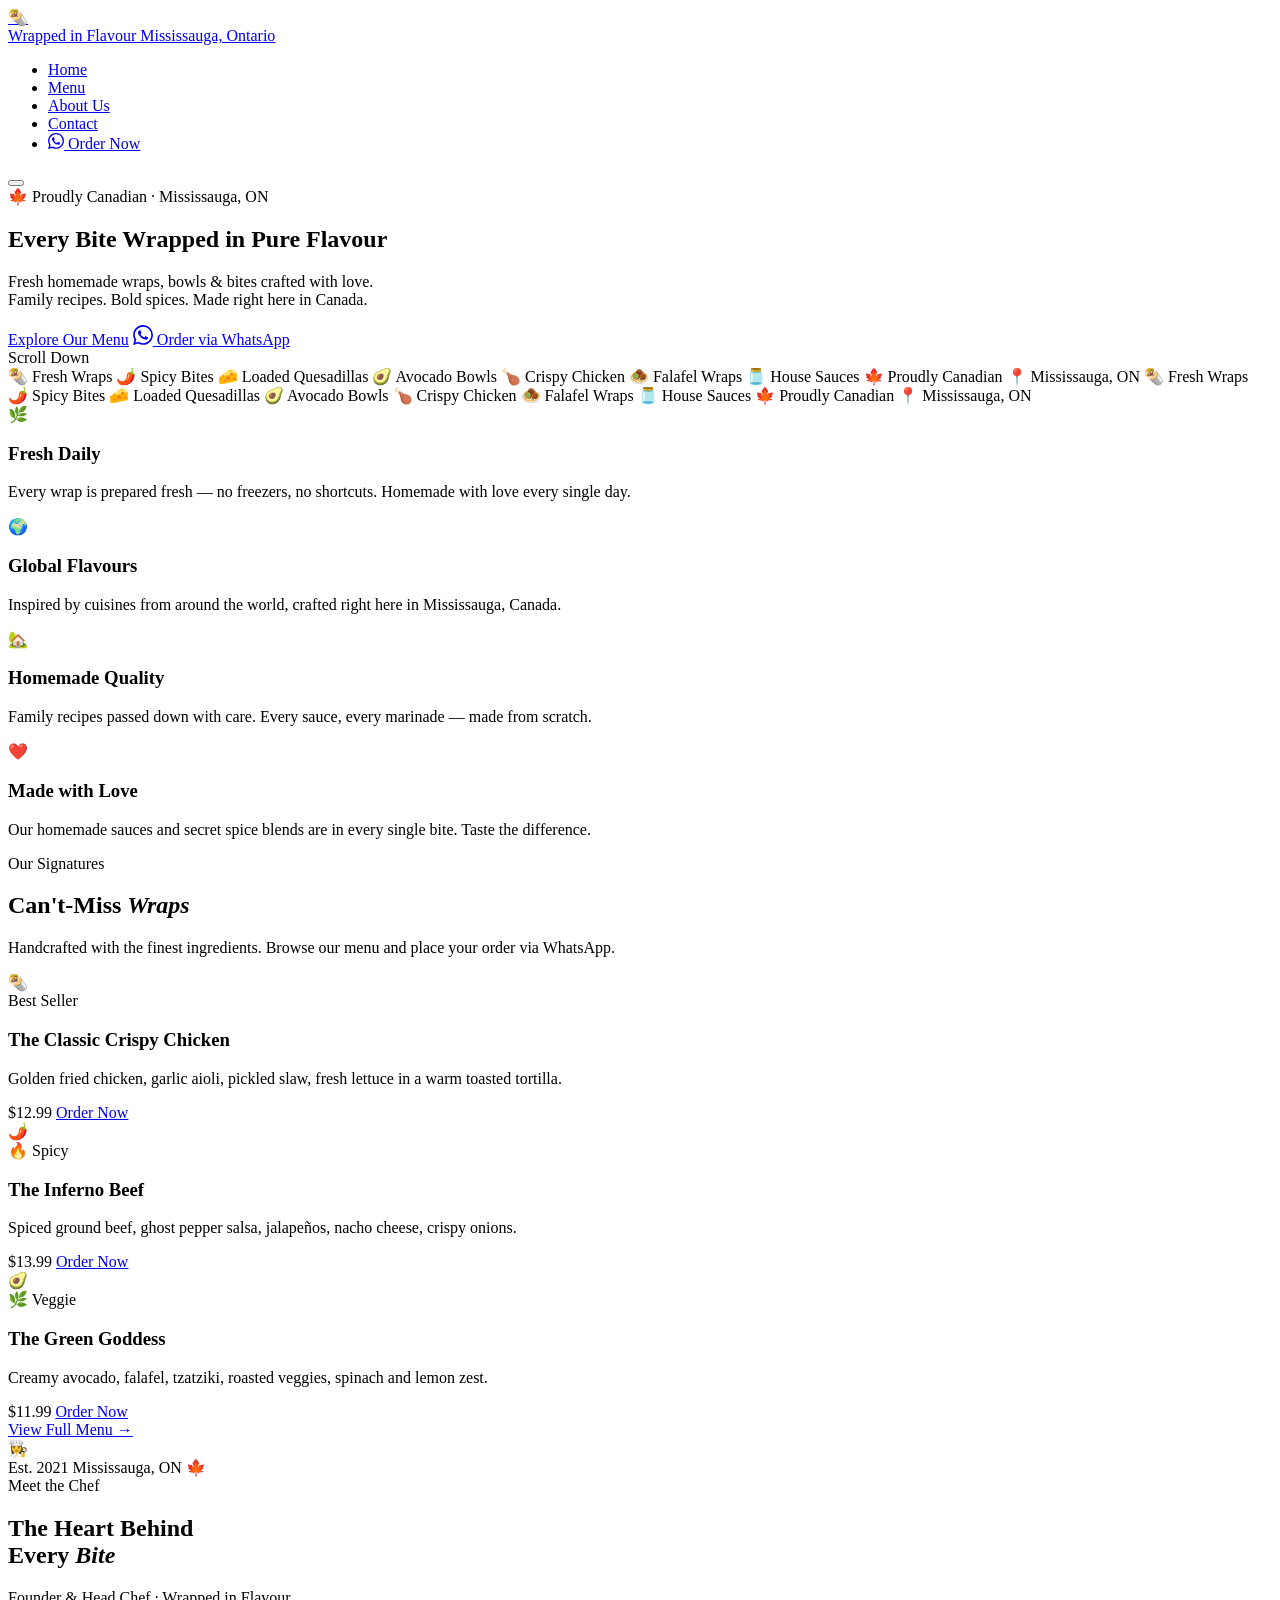
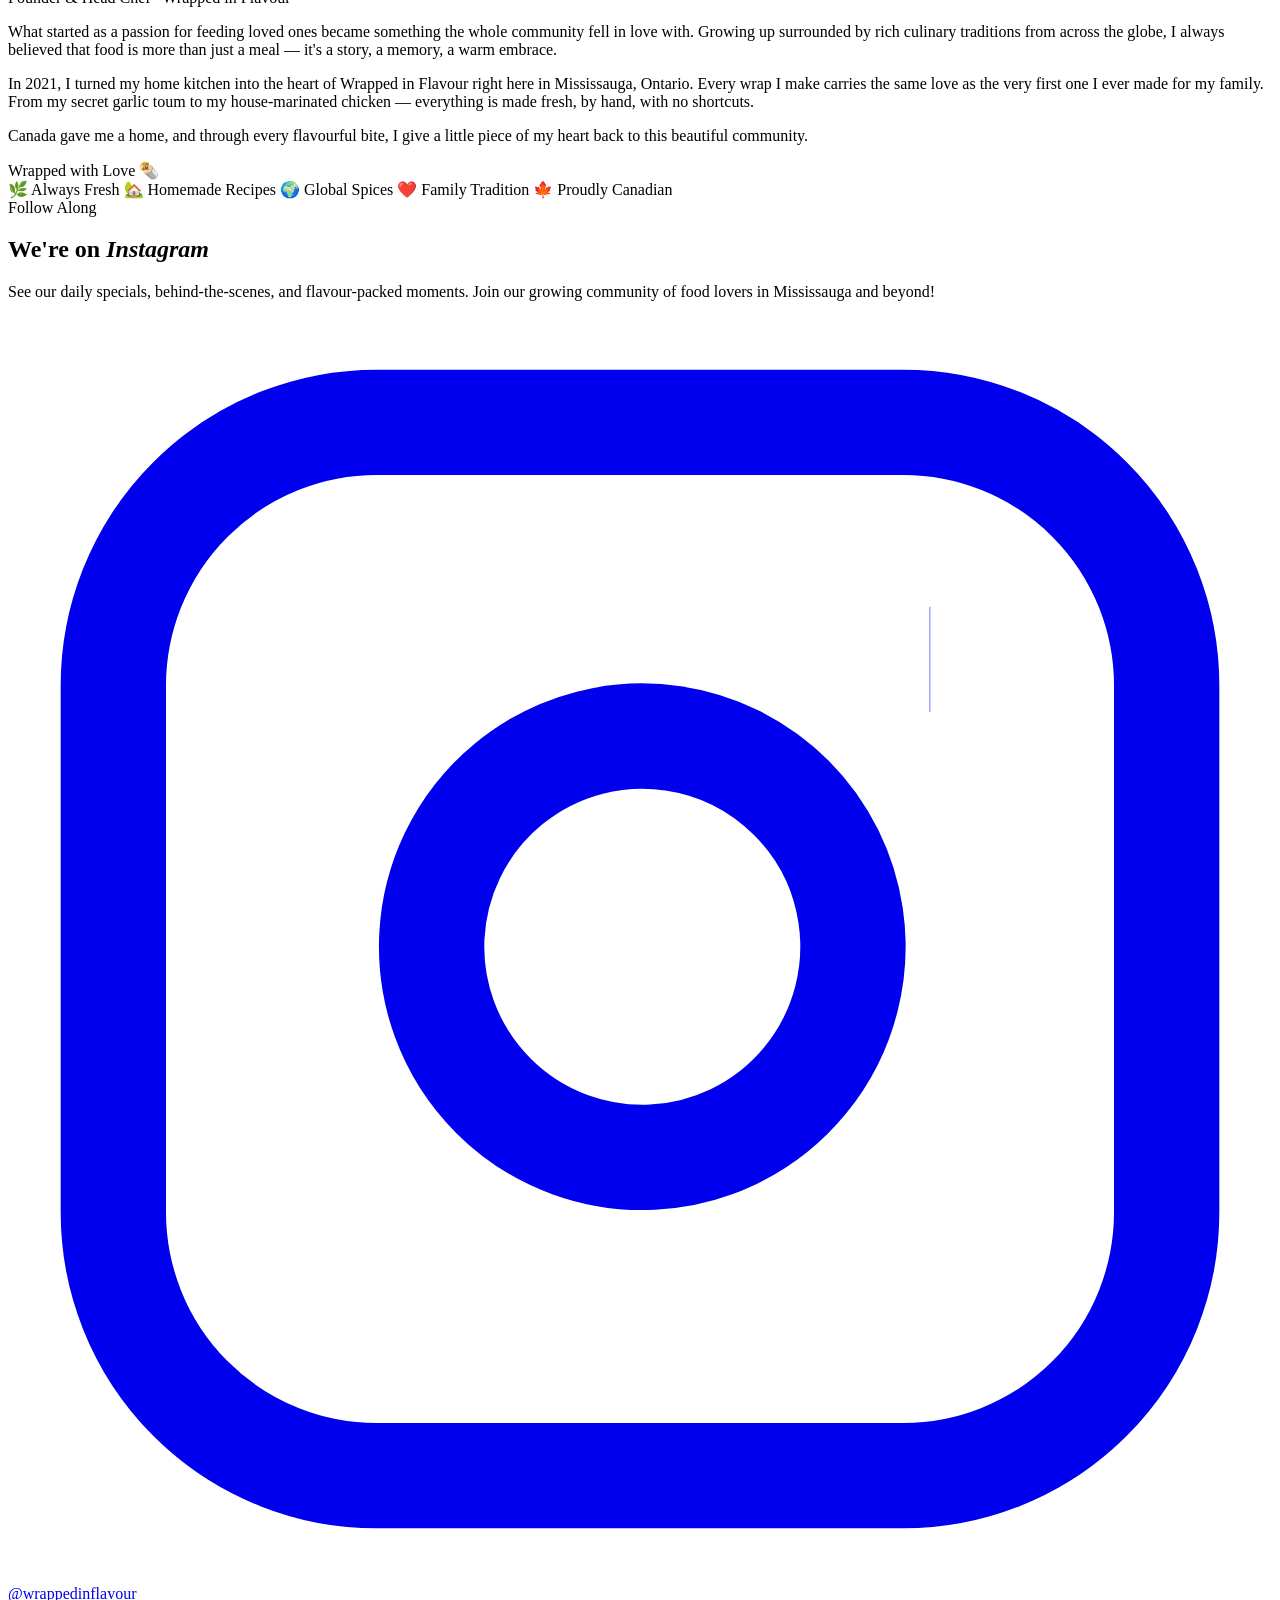
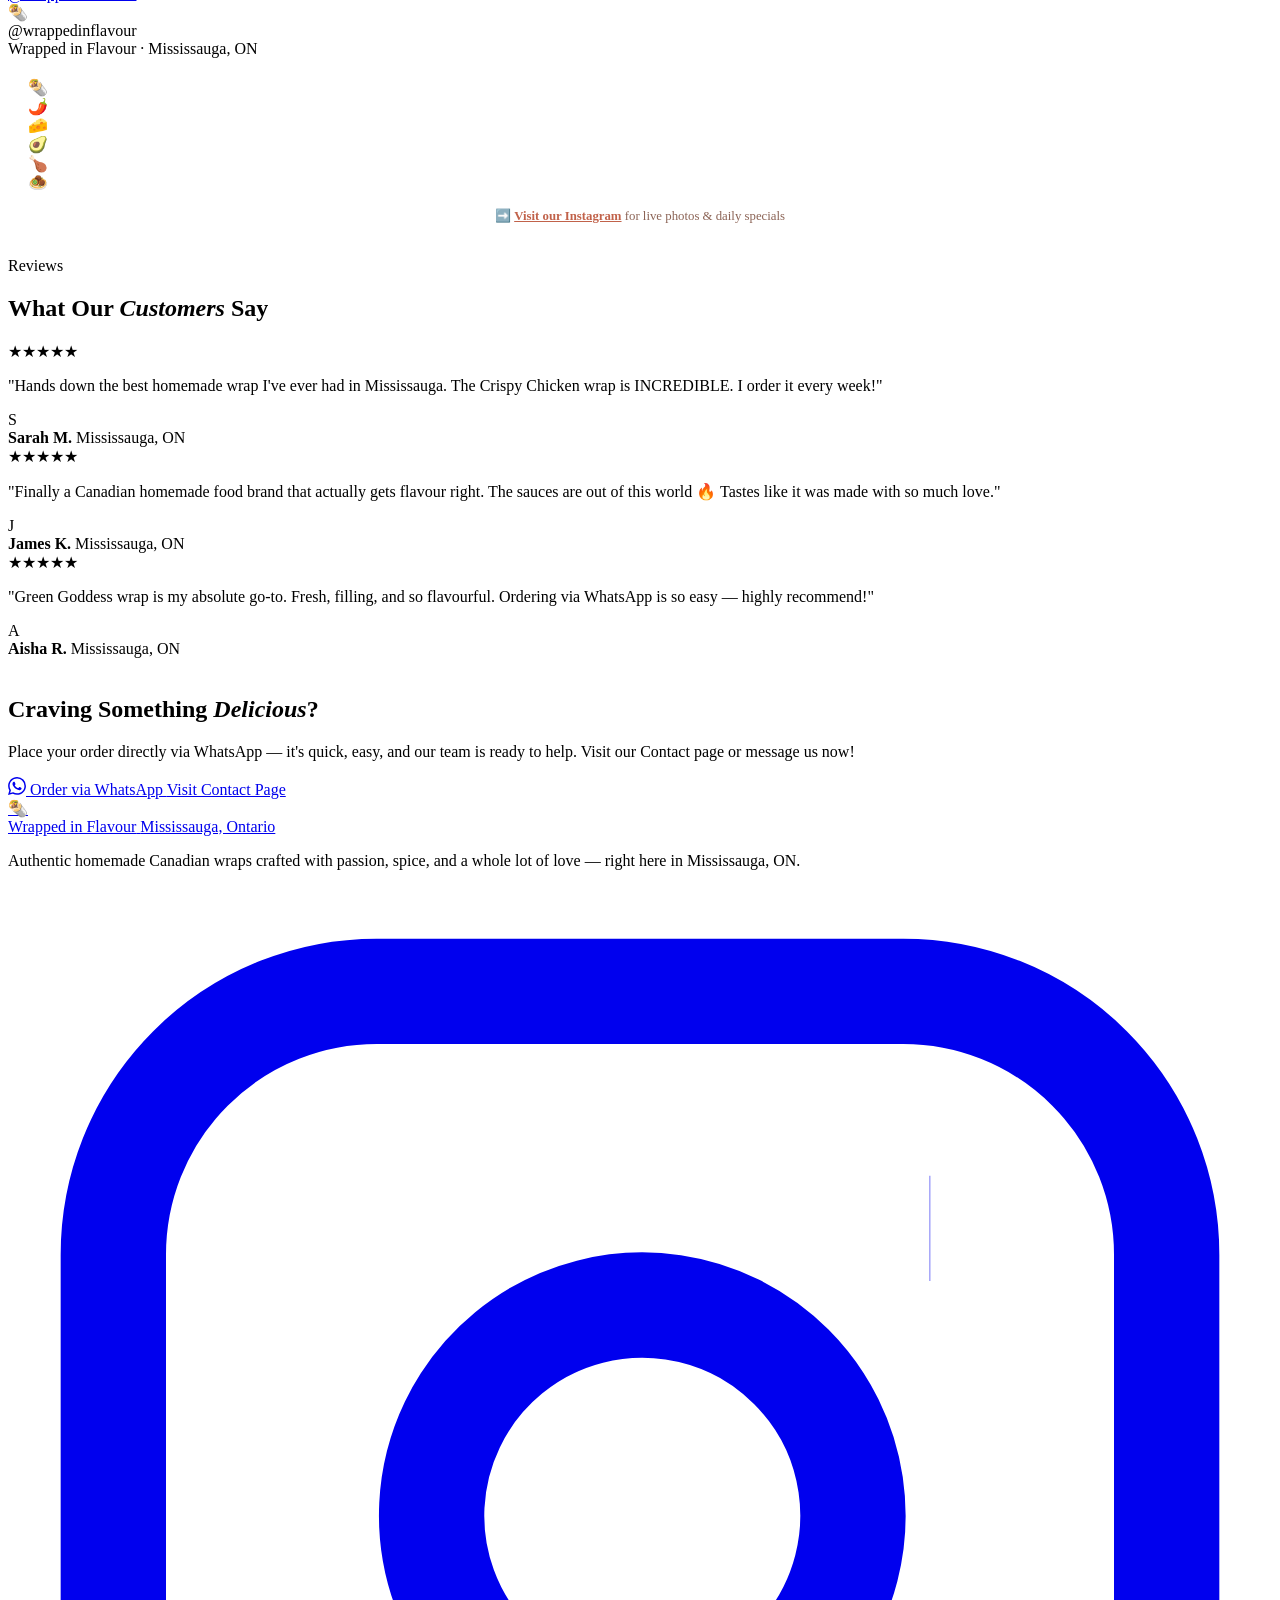
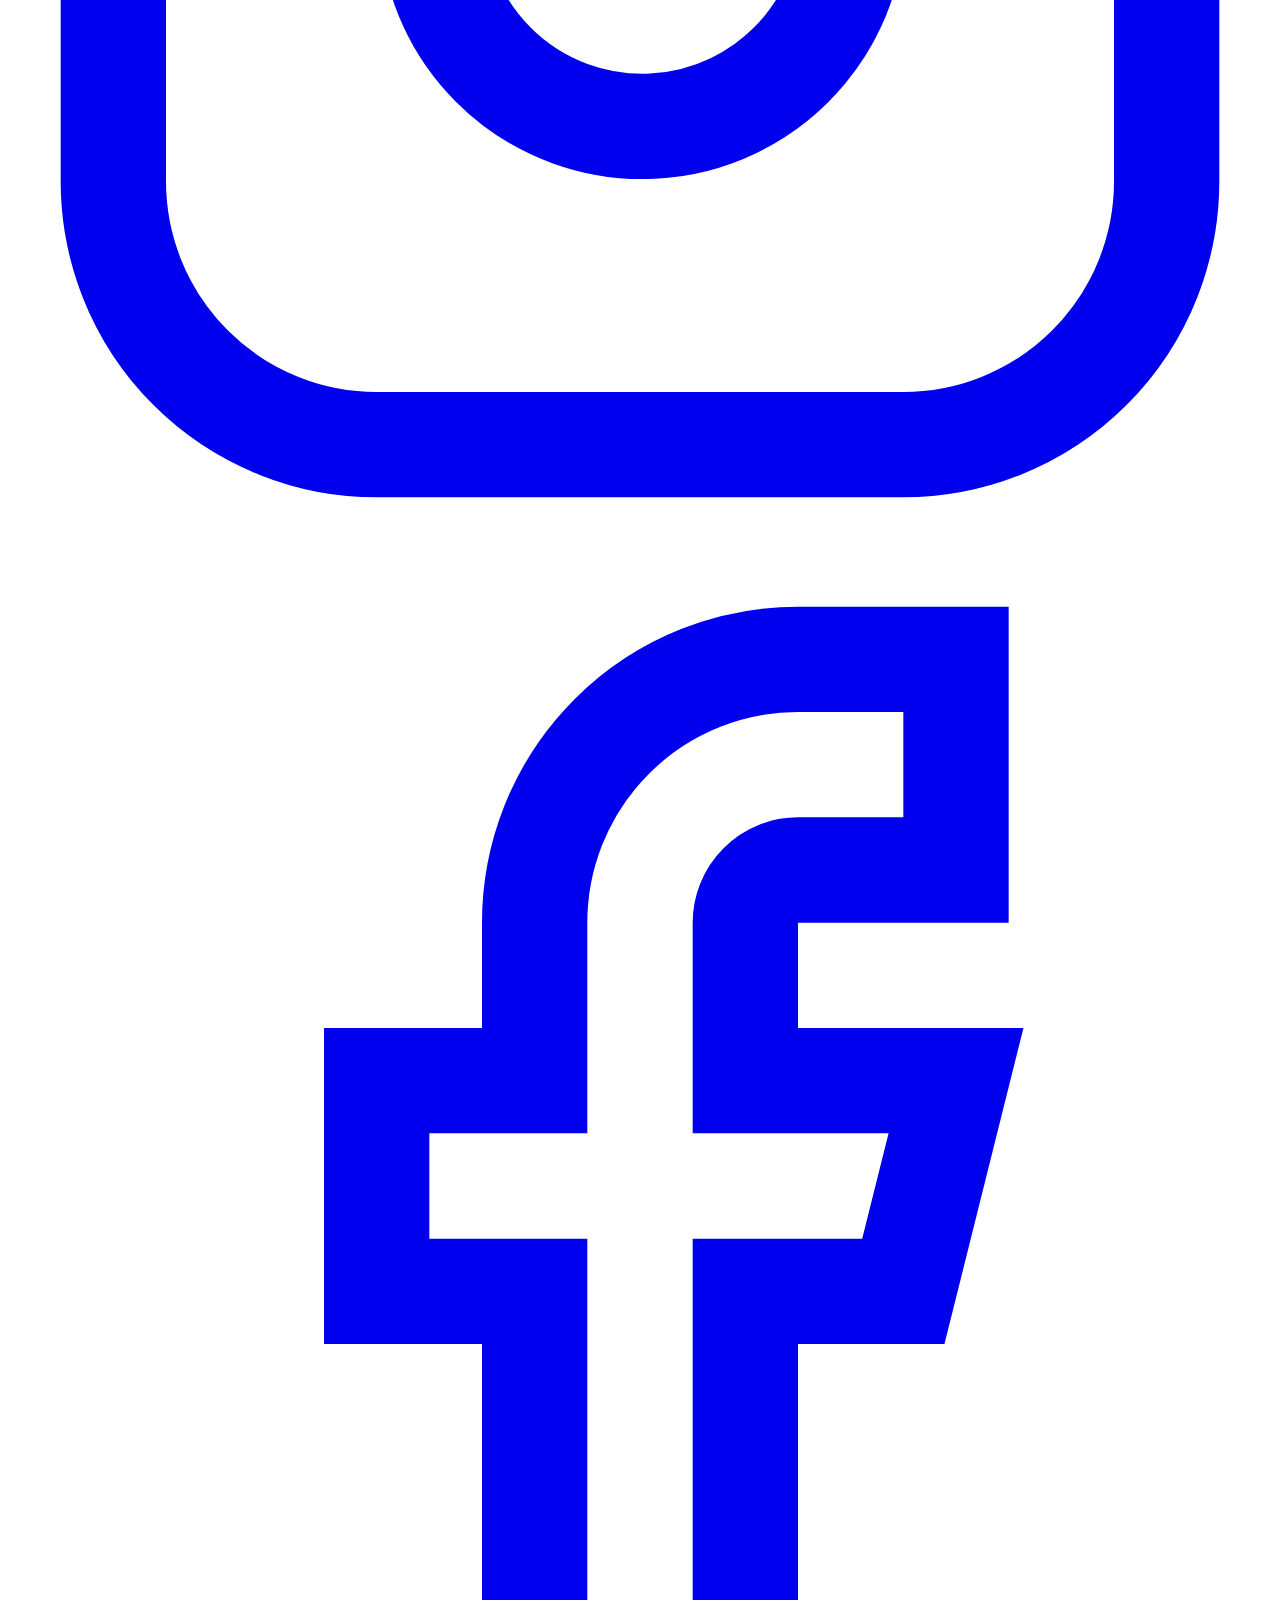
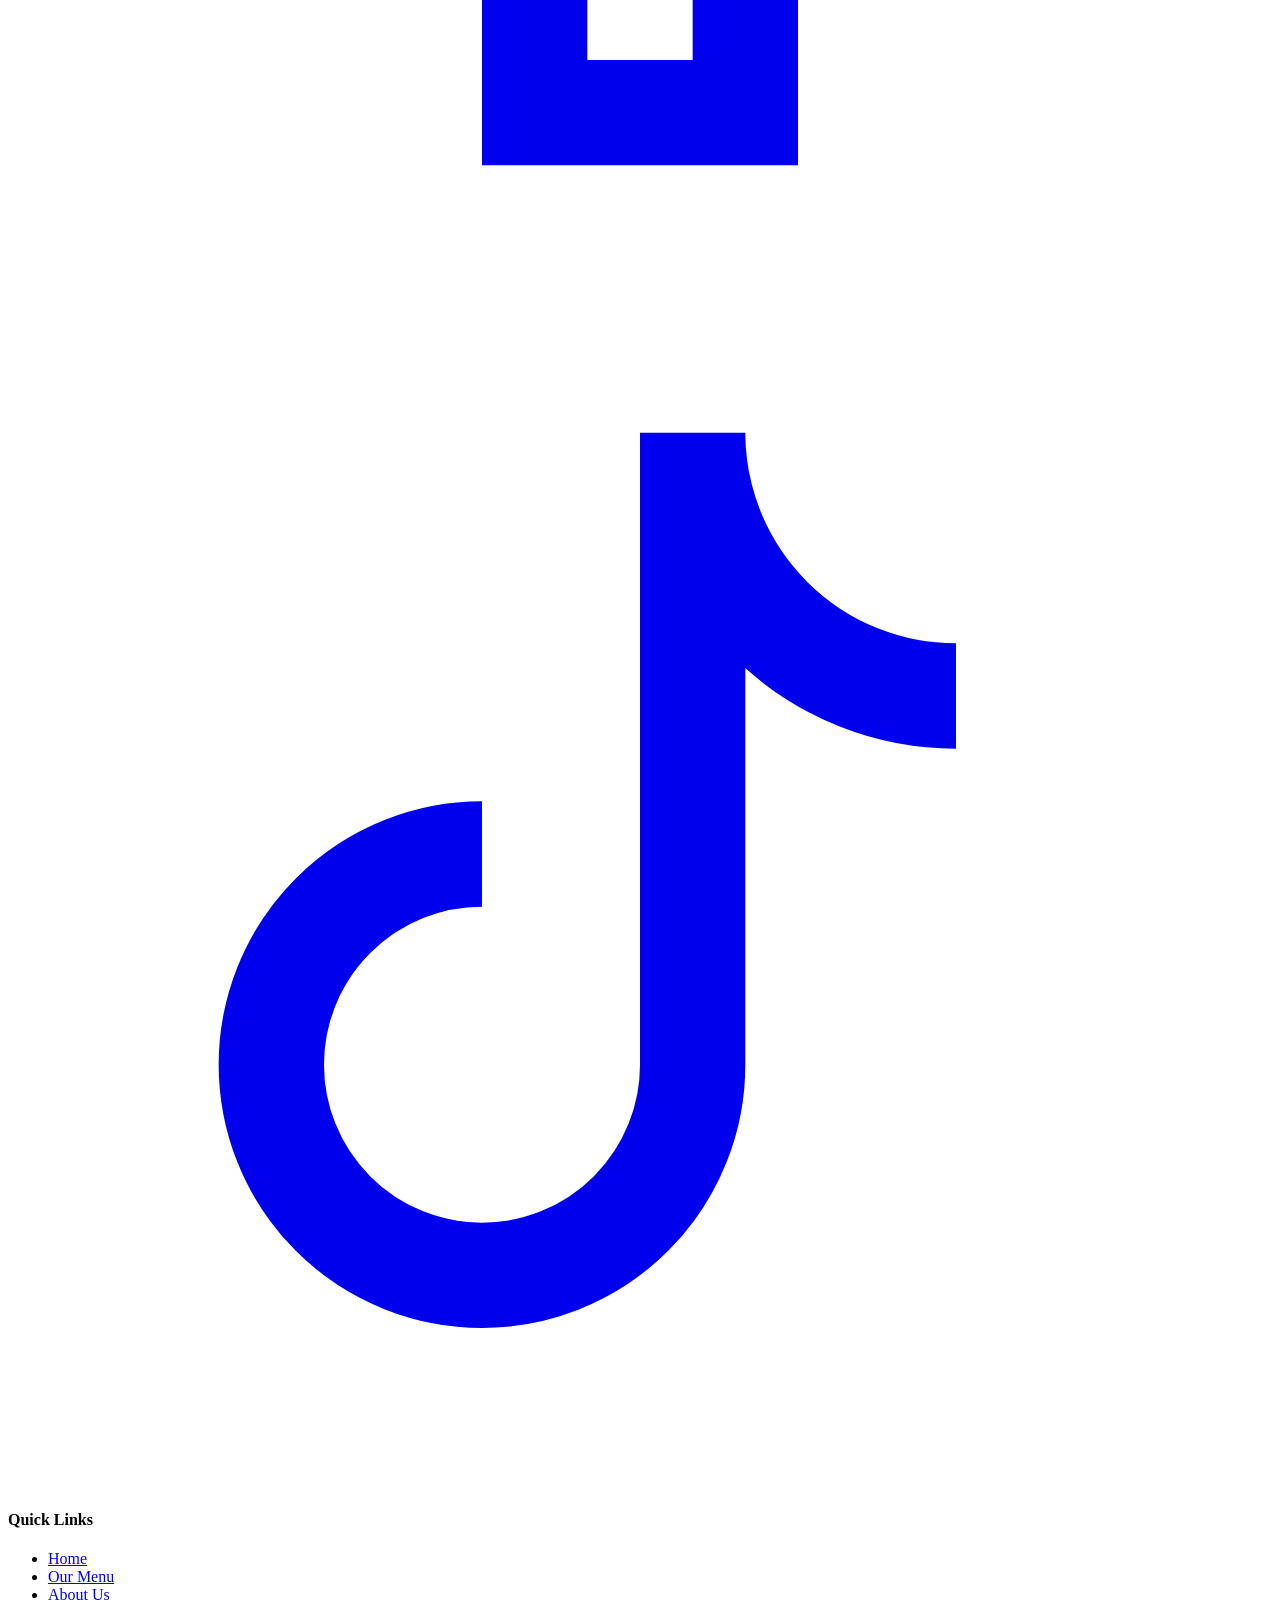
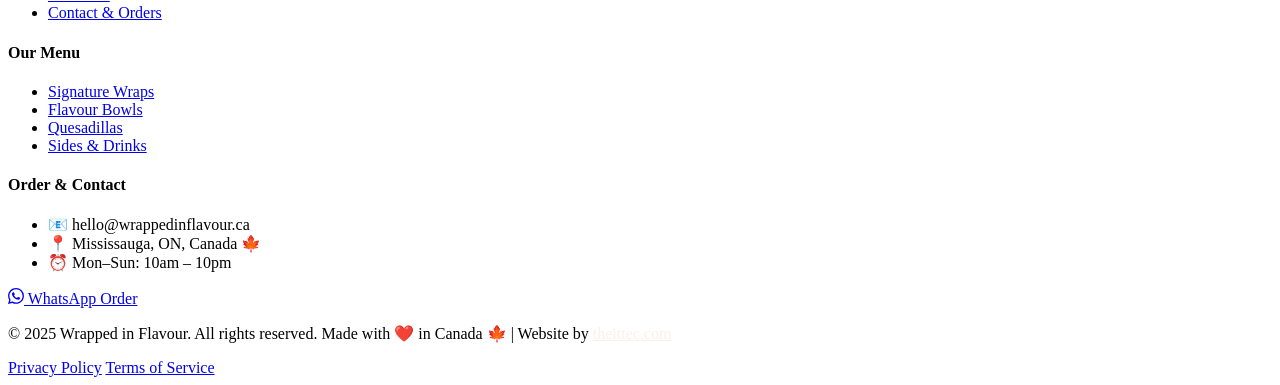
==== index.html @ ca4e6e75 "Create index.html for Wrapped in Flavour website Add a complete HTML structure for the Wrapped in Fl" ====
<!DOCTYPE html>
<html lang="en">
<head>
  <meta charset="UTF-8" />
  <meta name="viewport" content="width=device-width, initial-scale=1.0" />
  <title>Wrapped in Flavour — Homemade Canadian Food | Mississauga, ON</title>
  <meta name="description" content="Authentic homemade Canadian wraps and meals crafted with love in Mississauga, Ontario. Order via WhatsApp today." />
  <link rel="preconnect" href="https://fonts.googleapis.com">
  <link rel="preconnect" href="https://fonts.gstatic.com" crossorigin>
  <link href="https://fonts.googleapis.com/css2?family=Cormorant+Garamond:ital,wght@0,400;0,600;0,700;1,400;1,600&family=Jost:wght@300;400;500;600;700&family=Pacifico&display=swap" rel="stylesheet">
  <link rel="stylesheet" href="style.css">
</head>
<body>

  <!-- NAV -->
  <nav class="navbar" id="navbar">
    <div class="nav-container">
      <a href="index.html" class="logo">
        <span class="logo-icon">🌯</span>
        <div class="logo-text">
          <span class="logo-main">Wrapped in Flavour</span>
          <span class="logo-sub">Mississauga, Ontario</span>
        </div>
      </a>
      <ul class="nav-links" id="navLinks">
        <li><a href="index.html" class="nav-link active">Home</a></li>
        <li><a href="menu.html" class="nav-link">Menu</a></li>
        <li><a href="about.html" class="nav-link">About Us</a></li>
        <li><a href="contact.html" class="nav-link">Contact</a></li>
        <li>
          <a href="https://wa.me/1XXXXXXXXXX?text=Hi!%20I'd%20like%20to%20place%20an%20order%20from%20Wrapped%20in%20Flavour%20🌯" target="_blank" class="nav-cta">
            <svg viewBox="0 0 24 24" fill="currentColor" width="16" height="16"><path d="M17.472 14.382c-.297-.149-1.758-.867-2.03-.967-.273-.099-.471-.148-.67.15-.197.297-.767.966-.94 1.164-.173.199-.347.223-.644.075-.297-.15-1.255-.463-2.39-1.475-.883-.788-1.48-1.761-1.653-2.059-.173-.297-.018-.458.13-.606.134-.133.298-.347.446-.52.149-.174.198-.298.298-.497.099-.198.05-.371-.025-.52-.075-.149-.669-1.612-.916-2.207-.242-.579-.487-.5-.669-.51-.173-.008-.371-.01-.57-.01-.198 0-.52.074-.792.372-.272.297-1.04 1.016-1.04 2.479 0 1.462 1.065 2.875 1.213 3.074.149.198 2.096 3.2 5.077 4.487.709.306 1.262.489 1.694.625.712.227 1.36.195 1.871.118.571-.085 1.758-.719 2.006-1.413.248-.694.248-1.289.173-1.413-.074-.124-.272-.198-.57-.347m-5.421 7.403h-.004a9.87 9.87 0 01-5.031-1.378l-.361-.214-3.741.982.998-3.648-.235-.374a9.86 9.86 0 01-1.51-5.26c.001-5.45 4.436-9.884 9.888-9.884 2.64 0 5.122 1.03 6.988 2.898a9.825 9.825 0 012.893 6.994c-.003 5.45-4.437 9.884-9.885 9.884m8.413-18.297A11.815 11.815 0 0012.05 0C5.495 0 .16 5.335.157 11.892c0 2.096.547 4.142 1.588 5.945L.057 24l6.305-1.654a11.882 11.882 0 005.683 1.448h.005c6.554 0 11.89-5.335 11.893-11.893a11.821 11.821 0 00-3.48-8.413z"/></svg>
            Order Now
          </a>
        </li>
      </ul>
      <button class="hamburger" id="hamburger" aria-label="Toggle menu">
        <span></span><span></span><span></span>
      </button>
    </div>
  </nav>

  <!-- HERO -->
  <section class="hero">
    <div class="hero-bg-pattern" id="bgPattern"></div>
    <div class="hero-overlay"></div>
    <div class="hero-content">
      <div class="hero-badge reveal">🍁 Proudly Canadian · Mississauga, ON</div>
      <h1 class="hero-title reveal">
        <span class="hero-line1">Every Bite</span>
        <span class="hero-line2">Wrapped in</span>
        <span class="hero-line3">Pure Flavour</span>
      </h1>
      <p class="hero-desc reveal">Fresh homemade wraps, bowls &amp; bites crafted with love.<br>Family recipes. Bold spices. Made right here in Canada.</p>
      <div class="hero-btns reveal">
        <a href="menu.html" class="btn-primary">Explore Our Menu</a>
        <a href="https://wa.me/1XXXXXXXXXX?text=Hi!%20I'd%20like%20to%20place%20an%20order%20🌯" target="_blank" class="btn-whatsapp">
          <svg viewBox="0 0 24 24" fill="currentColor" width="20" height="20"><path d="M17.472 14.382c-.297-.149-1.758-.867-2.03-.967-.273-.099-.471-.148-.67.15-.197.297-.767.966-.94 1.164-.173.199-.347.223-.644.075-.297-.15-1.255-.463-2.39-1.475-.883-.788-1.48-1.761-1.653-2.059-.173-.297-.018-.458.13-.606.134-.133.298-.347.446-.52.149-.174.198-.298.298-.497.099-.198.05-.371-.025-.52-.075-.149-.669-1.612-.916-2.207-.242-.579-.487-.5-.669-.51-.173-.008-.371-.01-.57-.01-.198 0-.52.074-.792.372-.272.297-1.04 1.016-1.04 2.479 0 1.462 1.065 2.875 1.213 3.074.149.198 2.096 3.2 5.077 4.487.709.306 1.262.489 1.694.625.712.227 1.36.195 1.871.118.571-.085 1.758-.719 2.006-1.413.248-.694.248-1.289.173-1.413-.074-.124-.272-.198-.57-.347m-5.421 7.403h-.004a9.87 9.87 0 01-5.031-1.378l-.361-.214-3.741.982.998-3.648-.235-.374a9.86 9.86 0 01-1.51-5.26c.001-5.45 4.436-9.884 9.888-9.884 2.64 0 5.122 1.03 6.988 2.898a9.825 9.825 0 012.893 6.994c-.003 5.45-4.437 9.884-9.885 9.884m8.413-18.297A11.815 11.815 0 0012.05 0C5.495 0 .16 5.335.157 11.892c0 2.096.547 4.142 1.588 5.945L.057 24l6.305-1.654a11.882 11.882 0 005.683 1.448h.005c6.554 0 11.89-5.335 11.893-11.893a11.821 11.821 0 00-3.48-8.413z"/></svg>
          Order via WhatsApp
        </a>
      </div>
    </div>
    <div class="hero-scroll">
      <span>Scroll Down</span>
      <div class="scroll-arrow"></div>
    </div>
  </section>

  <!-- MARQUEE STRIP -->
  <div class="marquee-strip">
    <div class="marquee-inner">
      <span>🌯 Fresh Wraps</span>
      <span>🌶️ Spicy Bites</span>
      <span>🧀 Loaded Quesadillas</span>
      <span>🥑 Avocado Bowls</span>
      <span>🍗 Crispy Chicken</span>
      <span>🧆 Falafel Wraps</span>
      <span>🫙 House Sauces</span>
      <span>🍁 Proudly Canadian</span>
      <span>📍 Mississauga, ON</span>
      <span>🌯 Fresh Wraps</span>
      <span>🌶️ Spicy Bites</span>
      <span>🧀 Loaded Quesadillas</span>
      <span>🥑 Avocado Bowls</span>
      <span>🍗 Crispy Chicken</span>
      <span>🧆 Falafel Wraps</span>
      <span>🫙 House Sauces</span>
      <span>🍁 Proudly Canadian</span>
      <span>📍 Mississauga, ON</span>
    </div>
  </div>

  <!-- FEATURES STRIP -->
  <section class="features">
    <div class="container">
      <div class="features-grid">
        <div class="feature-card reveal">
          <div class="feature-icon">🌿</div>
          <h3>Fresh Daily</h3>
          <p>Every wrap is prepared fresh — no freezers, no shortcuts. Homemade with love every single day.</p>
        </div>
        <div class="feature-card reveal">
          <div class="feature-icon">🌍</div>
          <h3>Global Flavours</h3>
          <p>Inspired by cuisines from around the world, crafted right here in Mississauga, Canada.</p>
        </div>
        <div class="feature-card reveal">
          <div class="feature-icon">🏡</div>
          <h3>Homemade Quality</h3>
          <p>Family recipes passed down with care. Every sauce, every marinade — made from scratch.</p>
        </div>
        <div class="feature-card reveal">
          <div class="feature-icon">❤️</div>
          <h3>Made with Love</h3>
          <p>Our homemade sauces and secret spice blends are in every single bite. Taste the difference.</p>
        </div>
      </div>
    </div>
  </section>

  <!-- SIGNATURE SECTION -->
  <section class="signature-section">
    <div class="container">
      <div class="section-header reveal">
        <span class="section-tag">Our Signatures</span>
        <h2 class="section-title">Can't-Miss <em>Wraps</em></h2>
        <p class="section-desc">Handcrafted with the finest ingredients. Browse our menu and place your order via WhatsApp.</p>
      </div>
      <div class="wrap-cards">
        <div class="wrap-card reveal">
          <div class="wrap-img-wrap">
            <div class="wrap-emoji">🌯</div>
            <div class="wrap-badge">Best Seller</div>
          </div>
          <div class="wrap-info">
            <h3>The Classic Crispy Chicken</h3>
            <p>Golden fried chicken, garlic aioli, pickled slaw, fresh lettuce in a warm toasted tortilla.</p>
            <div class="wrap-footer">
              <span class="price">$12.99</span>
              <a href="contact.html" class="btn-small">Order Now</a>
            </div>
          </div>
        </div>
        <div class="wrap-card reveal">
          <div class="wrap-img-wrap spicy">
            <div class="wrap-emoji">🌶️</div>
            <div class="wrap-badge hot">🔥 Spicy</div>
          </div>
          <div class="wrap-info">
            <h3>The Inferno Beef</h3>
            <p>Spiced ground beef, ghost pepper salsa, jalapeños, nacho cheese, crispy onions.</p>
            <div class="wrap-footer">
              <span class="price">$13.99</span>
              <a href="contact.html" class="btn-small">Order Now</a>
            </div>
          </div>
        </div>
        <div class="wrap-card reveal">
          <div class="wrap-img-wrap veggie">
            <div class="wrap-emoji">🥑</div>
            <div class="wrap-badge green">🌿 Veggie</div>
          </div>
          <div class="wrap-info">
            <h3>The Green Goddess</h3>
            <p>Creamy avocado, falafel, tzatziki, roasted veggies, spinach and lemon zest.</p>
            <div class="wrap-footer">
              <span class="price">$11.99</span>
              <a href="contact.html" class="btn-small">Order Now</a>
            </div>
          </div>
        </div>
      </div>
      <div class="center-cta reveal">
        <a href="menu.html" class="btn-primary">View Full Menu →</a>
      </div>
    </div>
  </section>

  <!-- CHEF SECTION -->
  <section class="chef-section">
    <div class="container">
      <div class="chef-grid">
        <div class="chef-visual reveal">
          <div class="chef-deco-circle"></div>
          <div class="chef-img-frame">
            <div class="chef-emoji-main">👩‍🍳</div>
          </div>
          <div class="chef-badge-floating">
            Est. 2021
            <span>Mississauga, ON 🍁</span>
          </div>
        </div>
        <div class="chef-content reveal">
          <span class="section-tag">Meet the Chef</span>
          <h2 class="chef-name">The Heart Behind<br>Every <em>Bite</em></h2>
          <p class="chef-title">Founder & Head Chef · Wrapped in Flavour</p>
          <div class="chef-story">
            <p>What started as a passion for feeding loved ones became something the whole community fell in love with. Growing up surrounded by rich culinary traditions from across the globe, I always believed that food is more than just a meal — it's a story, a memory, a warm embrace.</p>
            <p>In 2021, I turned my home kitchen into the heart of Wrapped in Flavour right here in Mississauga, Ontario. Every wrap I make carries the same love as the very first one I ever made for my family. From my secret garlic toum to my house-marinated chicken — everything is made fresh, by hand, with no shortcuts.</p>
            <p>Canada gave me a home, and through every flavourful bite, I give a little piece of my heart back to this beautiful community.</p>
          </div>
          <div class="chef-signature">Wrapped with Love 🌯</div>
          <div class="chef-qualities">
            <span class="chef-quality">🌿 Always Fresh</span>
            <span class="chef-quality">🏡 Homemade Recipes</span>
            <span class="chef-quality">🌍 Global Spices</span>
            <span class="chef-quality">❤️ Family Tradition</span>
            <span class="chef-quality">🍁 Proudly Canadian</span>
          </div>
        </div>
      </div>
    </div>
  </section>

  <!-- INSTAGRAM SECTION -->
  <section class="instagram-section">
    <div class="container">
      <div class="insta-inner reveal">
        <div class="insta-text">
          <span class="section-tag">Follow Along</span>
          <h2 class="section-title">We're on <em>Instagram</em></h2>
          <p>See our daily specials, behind-the-scenes, and flavour-packed moments. Join our growing community of food lovers in Mississauga and beyond!</p>
          <a href="https://instagram.com/wrappedinflavour" target="_blank" class="btn-insta">
            <svg viewBox="0 0 24 24" fill="none" stroke="currentColor" stroke-width="2"><rect x="2" y="2" width="20" height="20" rx="5"/><path d="M16 11.37A4 4 0 1 1 12.63 8 4 4 0 0 1 16 11.37z"/><line x1="17.5" y1="6.5" x2="17.51" y2="6.5"/></svg>
            @wrappedinflavour
          </a>
        </div>
        <!-- Live Instagram embed via Elfsight or direct feed widget -->
        <div class="insta-feed-container">
          <div class="insta-feed-header">
            <div class="insta-avatar">🌯</div>
            <div>
              <div class="insta-handle">@wrappedinflavour</div>
              <div class="insta-tag">Wrapped in Flavour · Mississauga, ON</div>
            </div>
          </div>
          <!-- Elfsight Instagram widget - replace APP_ID with your Elfsight widget ID -->
          <!-- To embed your live Instagram feed:
               1. Go to https://elfsight.com/instagram-feed-widget/
               2. Create a free widget and connect @wrappedinflavour
               3. Replace the div below with your Elfsight embed code -->
          <div style="padding: 20px;">
            <div class="insta-grid">
              <div class="insta-item i1">🌯</div>
              <div class="insta-item i2">🌶️</div>
              <div class="insta-item i3">🧀</div>
              <div class="insta-item i4">🥑</div>
              <div class="insta-item i5">🍗</div>
              <div class="insta-item i6">🧆</div>
            </div>
            <p style="text-align:center; margin-top:16px; font-size:0.8rem; color:#8B6355;">
              ➡️ <a href="https://instagram.com/wrappedinflavour" target="_blank" style="color:#C1624A; font-weight:600;">Visit our Instagram</a> for live photos & daily specials
            </p>
          </div>
        </div>
      </div>
    </div>
  </section>

  <!-- TESTIMONIALS -->
  <section class="testimonials">
    <div class="container">
      <div class="section-header reveal">
        <span class="section-tag">Reviews</span>
        <h2 class="section-title">What Our <em>Customers</em> Say</h2>
      </div>
      <div class="testi-grid">
        <div class="testi-card reveal">
          <div class="stars">★★★★★</div>
          <p>"Hands down the best homemade wrap I've ever had in Mississauga. The Crispy Chicken wrap is INCREDIBLE. I order it every week!"</p>
          <div class="testi-author">
            <div class="testi-avatar">S</div>
            <div>
              <strong>Sarah M.</strong>
              <span>Mississauga, ON</span>
            </div>
          </div>
        </div>
        <div class="testi-card reveal">
          <div class="stars">★★★★★</div>
          <p>"Finally a Canadian homemade food brand that actually gets flavour right. The sauces are out of this world 🔥 Tastes like it was made with so much love."</p>
          <div class="testi-author">
            <div class="testi-avatar">J</div>
            <div>
              <strong>James K.</strong>
              <span>Mississauga, ON</span>
            </div>
          </div>
        </div>
        <div class="testi-card reveal">
          <div class="stars">★★★★★</div>
          <p>"Green Goddess wrap is my absolute go-to. Fresh, filling, and so flavourful. Ordering via WhatsApp is so easy — highly recommend!"</p>
          <div class="testi-author">
            <div class="testi-avatar">A</div>
            <div>
              <strong>Aisha R.</strong>
              <span>Mississauga, ON</span>
            </div>
          </div>
        </div>
      </div>
    </div>
  </section>

  <!-- ORDER CTA -->
  <section class="order-cta-section">
    <div class="order-cta-content">
      <div class="section-tag" style="background:rgba(255,255,255,0.15);color:white;">Ready to Order?</div>
      <h2 class="reveal">Craving Something <em>Delicious</em>?</h2>
      <p class="reveal">Place your order directly via WhatsApp — it's quick, easy, and our team is ready to help. Visit our Contact page or message us now!</p>
      <div class="order-cta-btns reveal">
        <a href="https://wa.me/1XXXXXXXXXX?text=Hi!%20I'd%20like%20to%20place%20an%20order%20🌯" target="_blank" class="btn-white">
          <svg viewBox="0 0 24 24" fill="currentColor" width="18" height="18"><path d="M17.472 14.382c-.297-.149-1.758-.867-2.03-.967-.273-.099-.471-.148-.67.15-.197.297-.767.966-.94 1.164-.173.199-.347.223-.644.075-.297-.15-1.255-.463-2.39-1.475-.883-.788-1.48-1.761-1.653-2.059-.173-.297-.018-.458.13-.606.134-.133.298-.347.446-.52.149-.174.198-.298.298-.497.099-.198.05-.371-.025-.52-.075-.149-.669-1.612-.916-2.207-.242-.579-.487-.5-.669-.51-.173-.008-.371-.01-.57-.01-.198 0-.52.074-.792.372-.272.297-1.04 1.016-1.04 2.479 0 1.462 1.065 2.875 1.213 3.074.149.198 2.096 3.2 5.077 4.487.709.306 1.262.489 1.694.625.712.227 1.36.195 1.871.118.571-.085 1.758-.719 2.006-1.413.248-.694.248-1.289.173-1.413-.074-.124-.272-.198-.57-.347m-5.421 7.403h-.004a9.87 9.87 0 01-5.031-1.378l-.361-.214-3.741.982.998-3.648-.235-.374a9.86 9.86 0 01-1.51-5.26c.001-5.45 4.436-9.884 9.888-9.884 2.64 0 5.122 1.03 6.988 2.898a9.825 9.825 0 012.893 6.994c-.003 5.45-4.437 9.884-9.885 9.884m8.413-18.297A11.815 11.815 0 0012.05 0C5.495 0 .16 5.335.157 11.892c0 2.096.547 4.142 1.588 5.945L.057 24l6.305-1.654a11.882 11.882 0 005.683 1.448h.005c6.554 0 11.89-5.335 11.893-11.893a11.821 11.821 0 00-3.48-8.413z"/></svg>
          Order via WhatsApp
        </a>
        <a href="contact.html" class="btn-outline-white">Visit Contact Page</a>
      </div>
    </div>
  </section>

  <!-- FOOTER -->
  <footer class="footer">
    <div class="footer-pattern"></div>
    <div class="container">
      <div class="footer-grid">
        <div class="footer-brand">
          <a href="index.html" class="logo footer-logo">
            <span class="logo-icon">🌯</span>
            <div class="logo-text">
              <span class="logo-main">Wrapped in Flavour</span>
              <span class="logo-sub">Mississauga, Ontario</span>
            </div>
          </a>
          <p>Authentic homemade Canadian wraps crafted with passion, spice, and a whole lot of love — right here in Mississauga, ON.</p>
          <div class="social-links">
            <a href="https://instagram.com/wrappedinflavour" target="_blank" class="social-link" aria-label="Instagram">
              <svg viewBox="0 0 24 24" fill="none" stroke="currentColor" stroke-width="2"><rect x="2" y="2" width="20" height="20" rx="5"/><path d="M16 11.37A4 4 0 1 1 12.63 8 4 4 0 0 1 16 11.37z"/><line x1="17.5" y1="6.5" x2="17.51" y2="6.5"/></svg>
            </a>
            <a href="#" class="social-link" aria-label="Facebook">
              <svg viewBox="0 0 24 24" fill="none" stroke="currentColor" stroke-width="2"><path d="M18 2h-3a5 5 0 0 0-5 5v3H7v4h3v8h4v-8h3l1-4h-4V7a1 1 0 0 1 1-1h3z"/></svg>
            </a>
            <a href="#" class="social-link" aria-label="TikTok">
              <svg viewBox="0 0 24 24" fill="none" stroke="currentColor" stroke-width="2"><path d="M9 12a4 4 0 1 0 4 4V4a5 5 0 0 0 5 5"/></svg>
            </a>
          </div>
        </div>
        <div class="footer-col">
          <h4>Quick Links</h4>
          <ul>
            <li><a href="index.html">Home</a></li>
            <li><a href="menu.html">Our Menu</a></li>
            <li><a href="about.html">About Us</a></li>
            <li><a href="contact.html">Contact & Orders</a></li>
          </ul>
        </div>
        <div class="footer-col">
          <h4>Our Menu</h4>
          <ul>
            <li><a href="menu.html">Signature Wraps</a></li>
            <li><a href="menu.html">Flavour Bowls</a></li>
            <li><a href="menu.html">Quesadillas</a></li>
            <li><a href="menu.html">Sides & Drinks</a></li>
          </ul>
        </div>
        <div class="footer-col">
          <h4>Order & Contact</h4>
          <ul>
            <li>📧 hello@wrappedinflavour.ca</li>
            <li>📍 Mississauga, ON, Canada 🍁</li>
            <li>⏰ Mon–Sun: 10am – 10pm</li>
          </ul>
          <a href="https://wa.me/1XXXXXXXXXX?text=Hi!%20I'd%20like%20to%20order%20🌯" target="_blank" class="footer-whatsapp">
            <svg viewBox="0 0 24 24" fill="currentColor" width="16" height="16"><path d="M17.472 14.382c-.297-.149-1.758-.867-2.03-.967-.273-.099-.471-.148-.67.15-.197.297-.767.966-.94 1.164-.173.199-.347.223-.644.075-.297-.15-1.255-.463-2.39-1.475-.883-.788-1.48-1.761-1.653-2.059-.173-.297-.018-.458.13-.606.134-.133.298-.347.446-.52.149-.174.198-.298.298-.497.099-.198.05-.371-.025-.52-.075-.149-.669-1.612-.916-2.207-.242-.579-.487-.5-.669-.51-.173-.008-.371-.01-.57-.01-.198 0-.52.074-.792.372-.272.297-1.04 1.016-1.04 2.479 0 1.462 1.065 2.875 1.213 3.074.149.198 2.096 3.2 5.077 4.487.709.306 1.262.489 1.694.625.712.227 1.36.195 1.871.118.571-.085 1.758-.719 2.006-1.413.248-.694.248-1.289.173-1.413-.074-.124-.272-.198-.57-.347m-5.421 7.403h-.004a9.87 9.87 0 01-5.031-1.378l-.361-.214-3.741.982.998-3.648-.235-.374a9.86 9.86 0 01-1.51-5.26c.001-5.45 4.436-9.884 9.888-9.884 2.64 0 5.122 1.03 6.988 2.898a9.825 9.825 0 012.893 6.994c-.003 5.45-4.437 9.884-9.885 9.884m8.413-18.297A11.815 11.815 0 0012.05 0C5.495 0 .16 5.335.157 11.892c0 2.096.547 4.142 1.588 5.945L.057 24l6.305-1.654a11.882 11.882 0 005.683 1.448h.005c6.554 0 11.89-5.335 11.893-11.893a11.821 11.821 0 00-3.48-8.413z"/></svg>
            WhatsApp Order
          </a>
        </div>
      </div>
      <div class="footer-bottom">
        <p>© 2025 Wrapped in Flavour. All rights reserved. Made with ❤️ in Canada 🍁 | Website by <a href="https://thettec.com" target="_blank" style="color:rgba(249,234,227,0.7);">theittec.com</a></p>
        <div class="footer-bottom-links">
          <a href="#">Privacy Policy</a>
          <a href="#">Terms of Service</a>
        </div>
      </div>
    </div>
  </footer>

  <script src="script.js"></script>
</body>
</html>
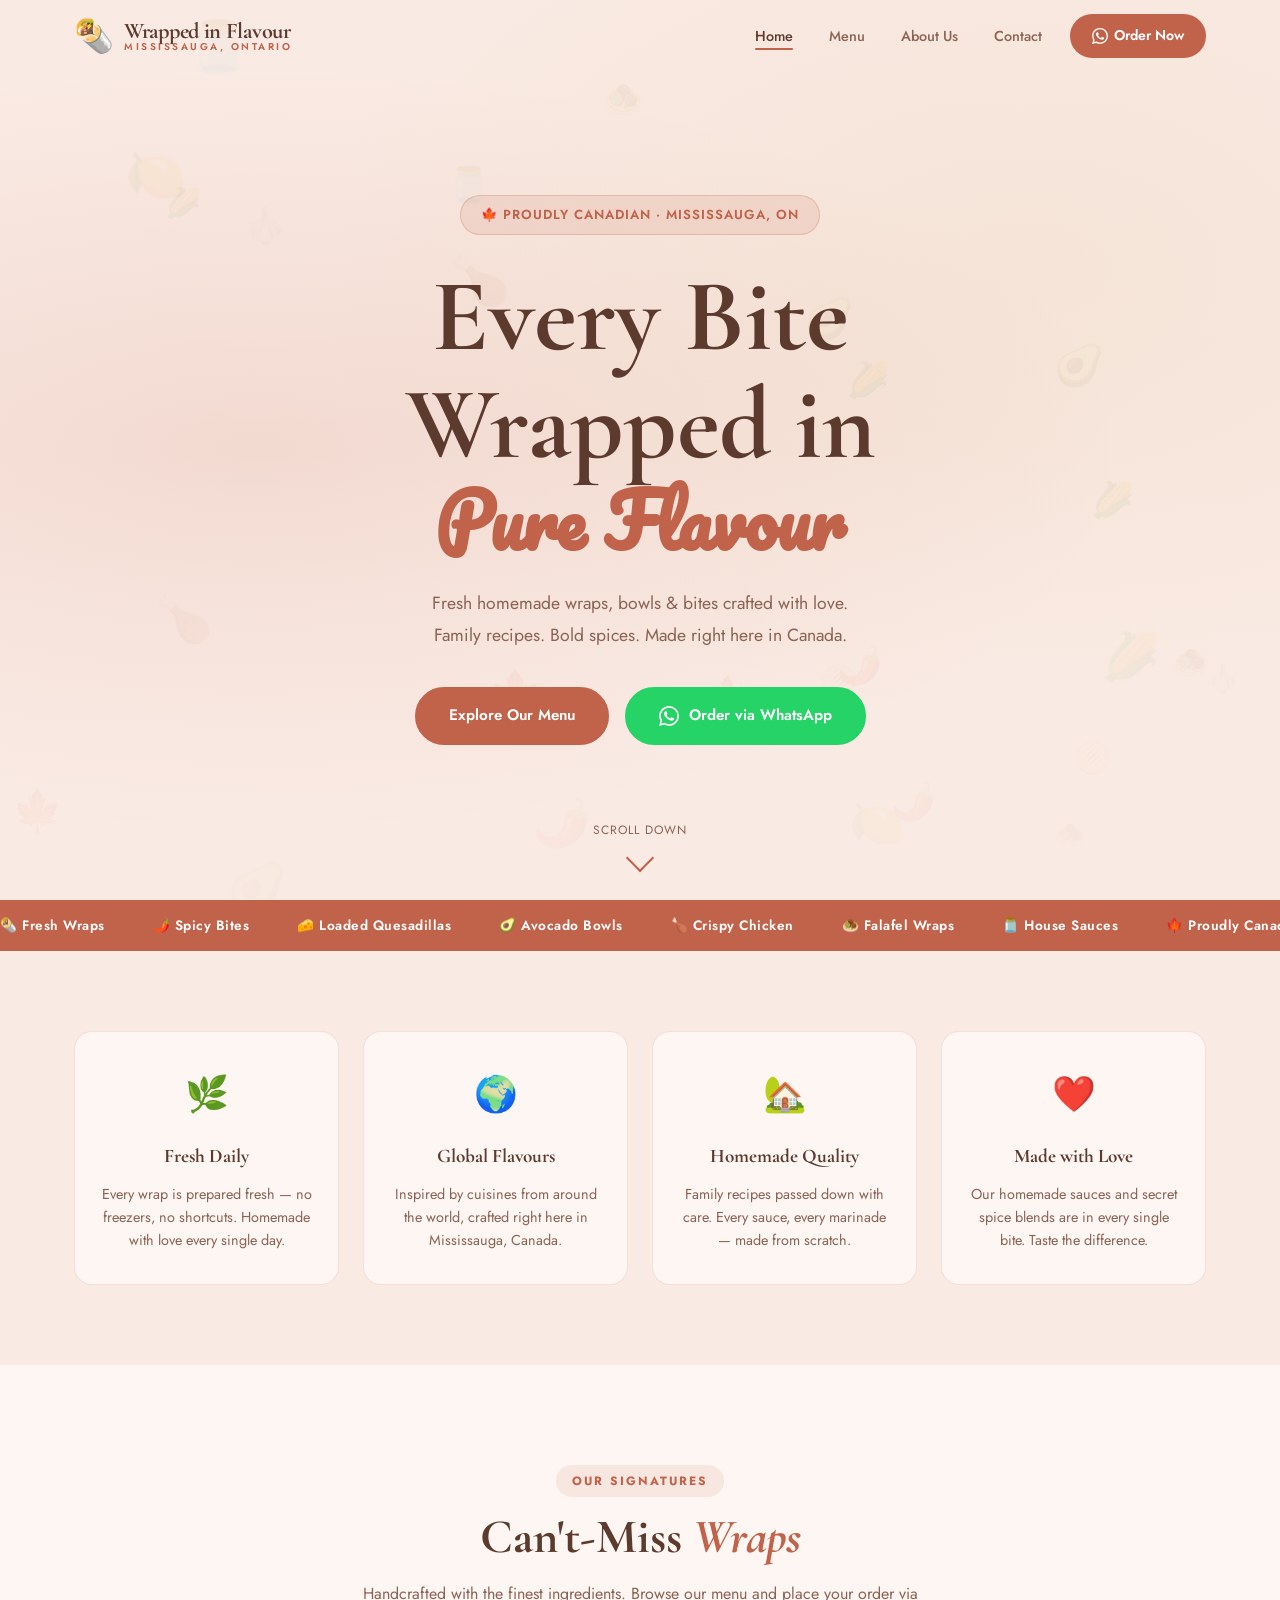
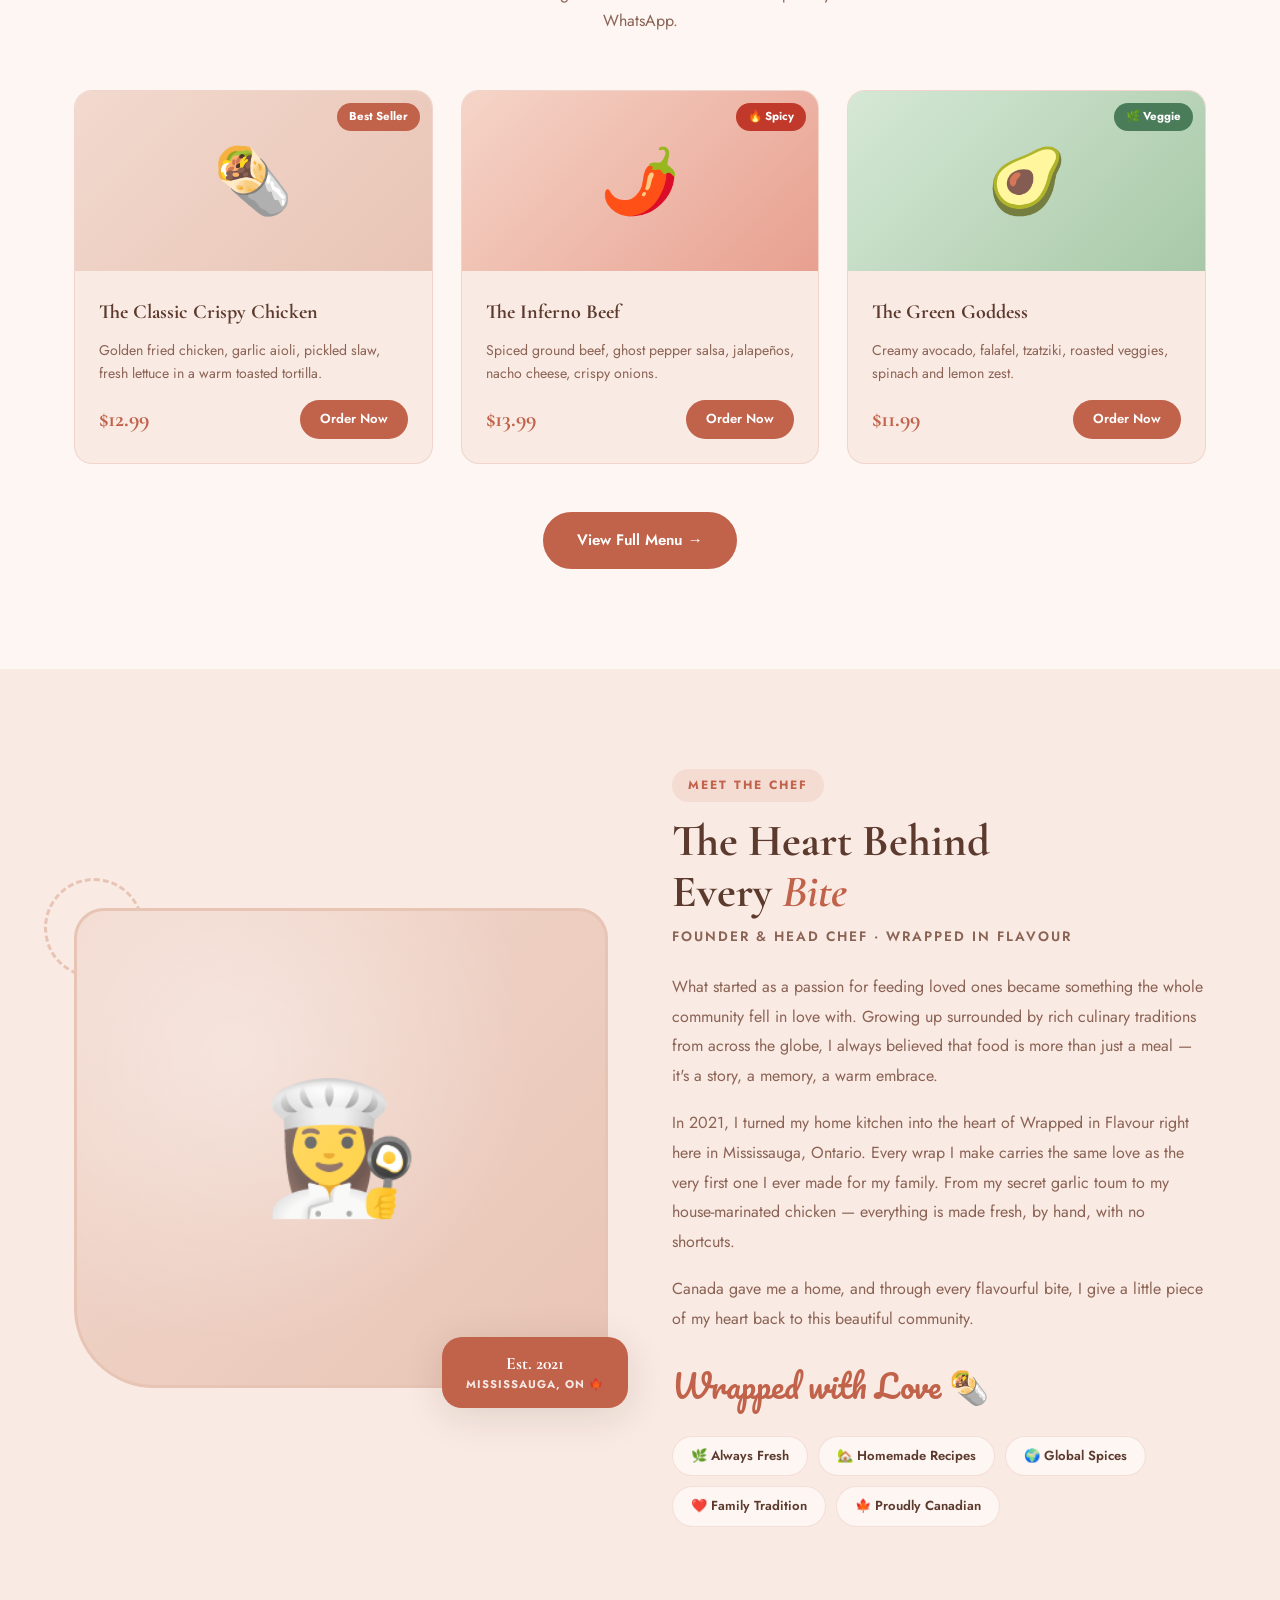
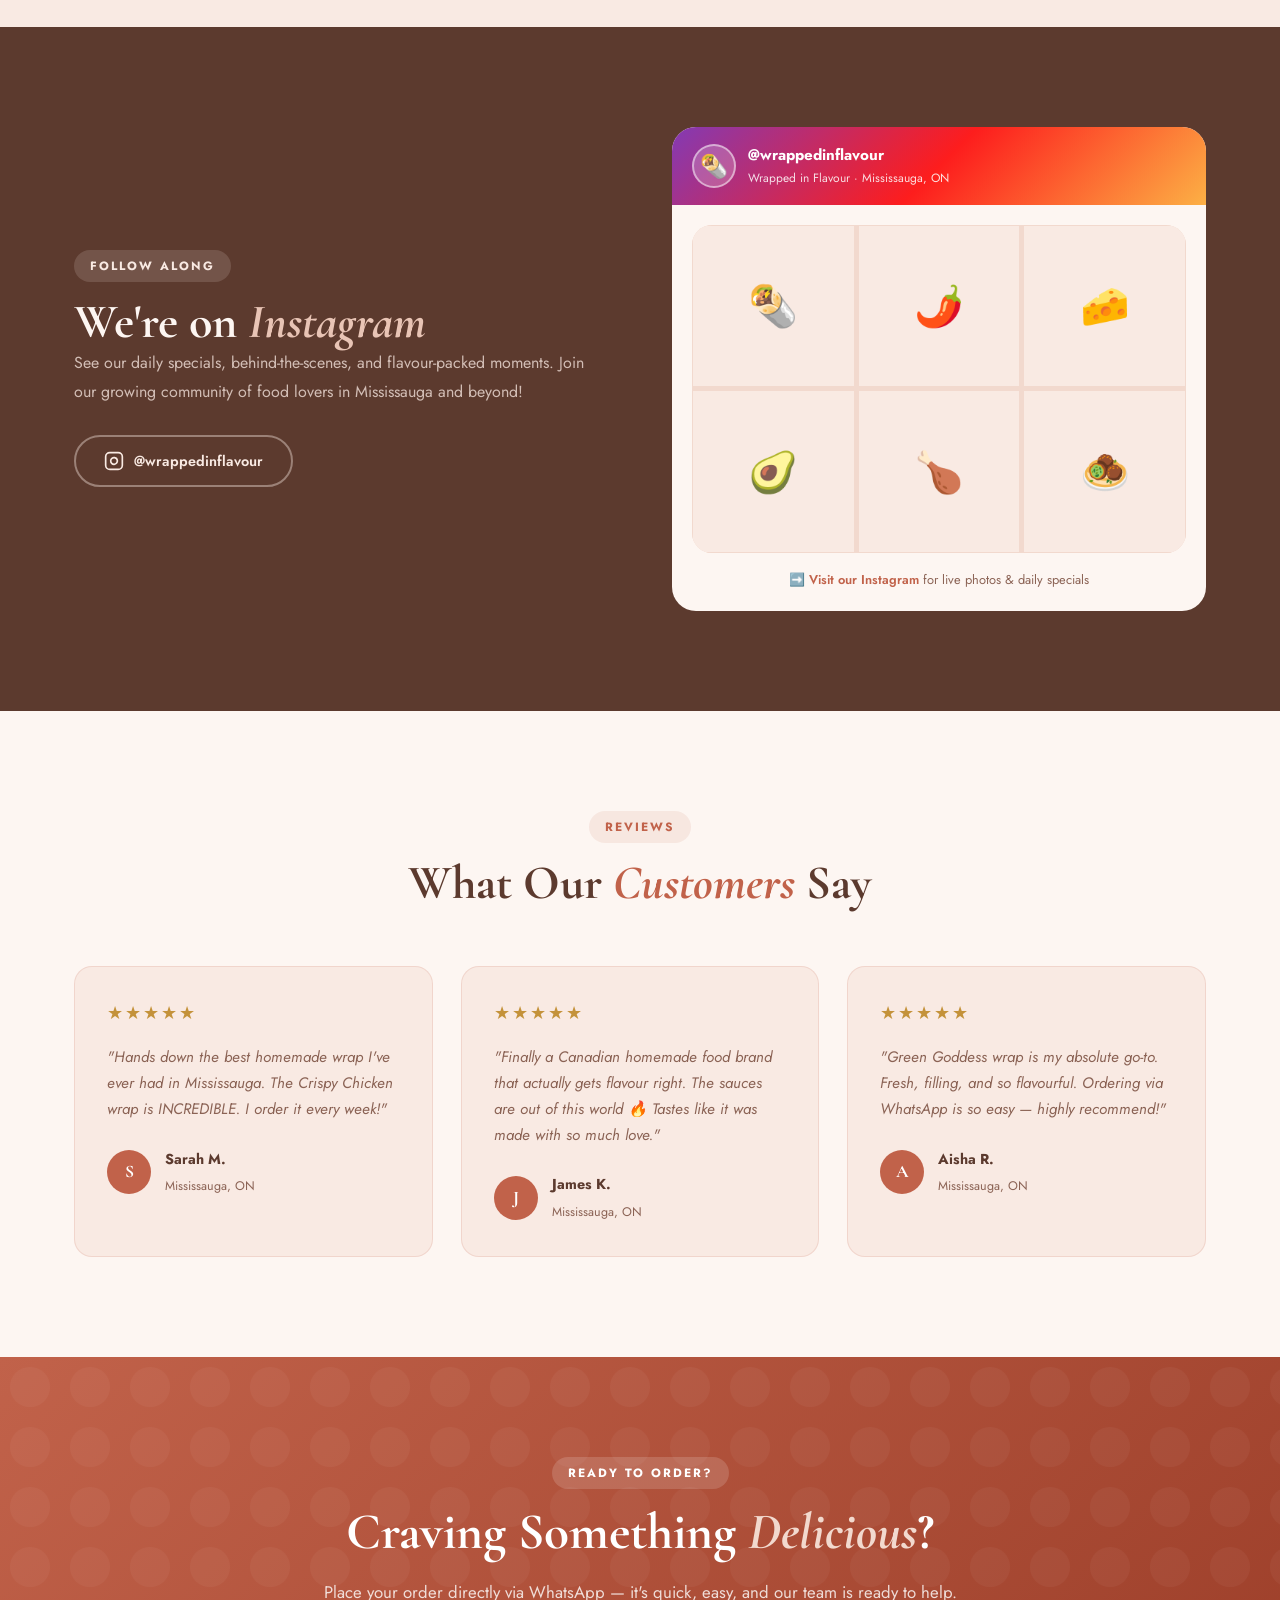
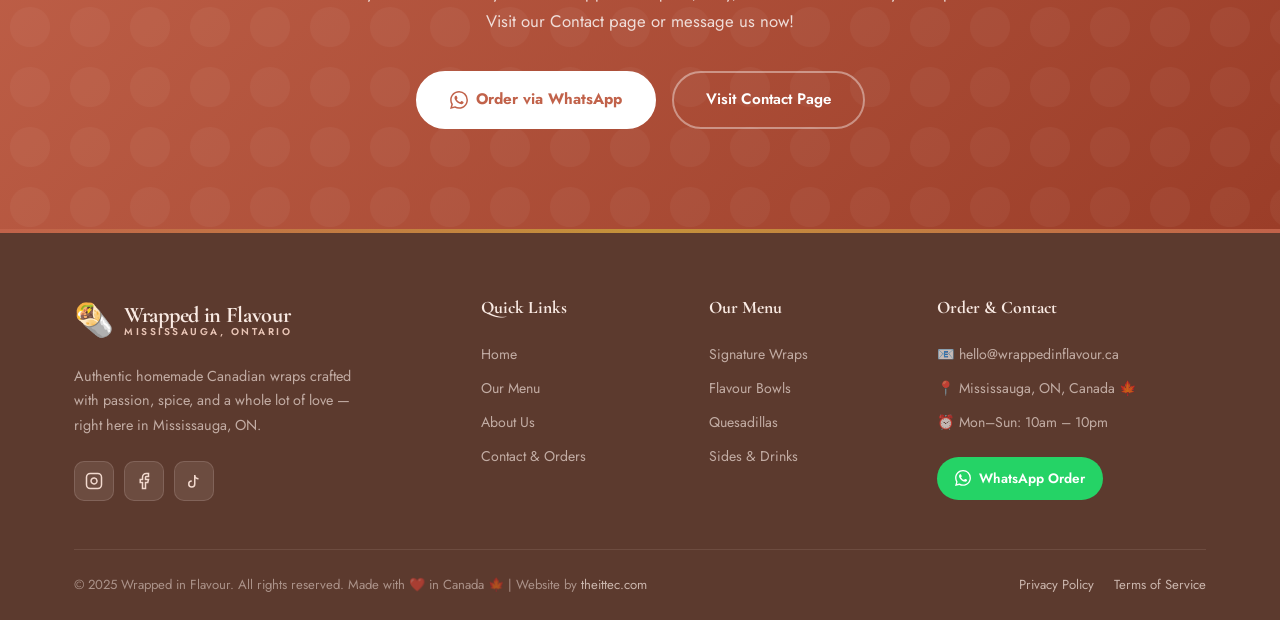
==== commit 194d1737: "Update index.html" ====
--- a/index.html
+++ b/index.html
@@ -376,7 +376,7 @@
         </div>
       </div>
       <div class="footer-bottom">
-        <p>© 2025 Wrapped in Flavour. All rights reserved. Made with ❤️ in Canada 🍁 | Website by <a href="https://thettec.com" target="_blank" style="color:rgba(249,234,227,0.7);">theittec.com</a></p>
+        <p>© 2025 Wrapped in Flavour. All rights reserved. Made with ❤️ in Canada 🍁 | Website by <a href="https://theittec.com" target="_blank" style="color:rgba(249,234,227,0.7);">theittec.com</a></p>
         <div class="footer-bottom-links">
           <a href="#">Privacy Policy</a>
           <a href="#">Terms of Service</a>
--- a/style.css
+++ b/style.css
@@ -0,0 +1,1761 @@
+/* ========================================
+   WRAPPED IN FLAVOUR — Brand Stylesheet
+   Theme: #F9EAE3 Warm Blush
+   ======================================== */
+
+@import url('https://fonts.googleapis.com/css2?family=Cormorant+Garamond:ital,wght@0,400;0,600;0,700;1,400;1,600&family=Jost:wght@300;400;500;600;700&family=Pacifico&display=swap');
+
+:root {
+  --blush:     #F9EAE3;
+  --blush2:    #F2D9CE;
+  --blush3:    #E8C4B5;
+  --blush4:    #DDA898;
+  --terracotta:#C1624A;
+  --terra-dark:#9B3D28;
+  --warm-brown:#5C3A2E;
+  --cream:     #FDF6F2;
+  --dark:      #2A1810;
+  --text:      #3D2218;
+  --text-muted:#8B6355;
+  --green:     #4A7C5A;
+  --gold:      #C4923A;
+  --white:     #ffffff;
+  --border:    rgba(193,98,74,0.15);
+  --shadow:    0 8px 40px rgba(44,24,16,0.12);
+  --shadow-sm: 0 4px 16px rgba(44,24,16,0.08);
+  --radius:    18px;
+  --radius-sm: 10px;
+  --transition: 0.35s cubic-bezier(0.4,0,0.2,1);
+  --font-display: 'Cormorant Garamond', serif;
+  --font-body:    'Jost', sans-serif;
+  --font-script:  'Pacifico', cursive;
+}
+
+/* ---- RESET ---- */
+*, *::before, *::after { box-sizing: border-box; margin: 0; padding: 0; }
+html { scroll-behavior: smooth; }
+body {
+  font-family: var(--font-body);
+  background: var(--cream);
+  color: var(--text);
+  line-height: 1.7;
+  overflow-x: hidden;
+}
+img { max-width: 100%; display: block; }
+a { text-decoration: none; color: inherit; }
+ul { list-style: none; }
+button { cursor: pointer; font-family: inherit; border: none; background: none; }
+input, textarea, select { font-family: inherit; }
+
+/* ---- SCROLLBAR ---- */
+::-webkit-scrollbar { width: 6px; }
+::-webkit-scrollbar-track { background: var(--blush); }
+::-webkit-scrollbar-thumb { background: var(--terracotta); border-radius: 3px; }
+
+/* ---- CONTAINER ---- */
+.container { max-width: 1180px; margin: 0 auto; padding: 0 24px; }
+
+/* ---- SCROLL REVEAL ---- */
+.reveal {
+  opacity: 0;
+  transform: translateY(30px);
+  transition: opacity 0.7s ease, transform 0.7s ease;
+}
+.reveal.visible {
+  opacity: 1;
+  transform: translateY(0);
+}
+
+/* ============================
+   NAVBAR
+   ============================ */
+.navbar {
+  position: fixed;
+  top: 0; left: 0; right: 0;
+  z-index: 1000;
+  padding: 0;
+  transition: all var(--transition);
+}
+.navbar.scrolled {
+  background: rgba(253,246,242,0.96);
+  backdrop-filter: blur(20px);
+  border-bottom: 1px solid var(--border);
+  box-shadow: 0 4px 30px rgba(44,24,16,0.1);
+}
+.nav-container {
+  max-width: 1180px;
+  margin: 0 auto;
+  padding: 0 24px;
+  height: 72px;
+  display: flex;
+  align-items: center;
+  justify-content: space-between;
+}
+.logo {
+  display: flex;
+  align-items: center;
+  gap: 10px;
+  text-decoration: none;
+}
+.logo-icon {
+  font-size: 2rem;
+  animation: floatWrap 3s ease-in-out infinite;
+}
+@keyframes floatWrap {
+  0%,100%{ transform: translateY(0) rotate(-5deg); }
+  50%{ transform: translateY(-4px) rotate(5deg); }
+}
+.logo-text { display: flex; flex-direction: column; line-height: 1; }
+.logo-main {
+  font-family: var(--font-display);
+  font-size: 1.4rem;
+  font-weight: 700;
+  color: var(--warm-brown);
+  letter-spacing: -0.3px;
+}
+.logo-sub {
+  font-size: 0.62rem;
+  color: var(--terracotta);
+  letter-spacing: 2.5px;
+  text-transform: uppercase;
+  font-weight: 600;
+}
+
+.nav-links {
+  display: flex;
+  align-items: center;
+  gap: 4px;
+}
+.nav-link {
+  padding: 8px 16px;
+  font-size: 0.9rem;
+  font-weight: 500;
+  color: var(--text-muted);
+  border-radius: 8px;
+  transition: all var(--transition);
+  position: relative;
+}
+.nav-link::after {
+  content: '';
+  position: absolute;
+  bottom: 4px; left: 50%; right: 50%;
+  height: 2px;
+  background: var(--terracotta);
+  border-radius: 2px;
+  transition: all var(--transition);
+}
+.nav-link:hover::after, .nav-link.active::after { left: 16px; right: 16px; }
+.nav-link:hover, .nav-link.active { color: var(--warm-brown); }
+.nav-cta {
+  padding: 10px 22px;
+  background: var(--terracotta);
+  color: var(--white) !important;
+  border-radius: 50px;
+  font-size: 0.88rem;
+  font-weight: 600;
+  transition: all var(--transition);
+  margin-left: 8px;
+  display: flex;
+  align-items: center;
+  gap: 6px;
+}
+.nav-cta:hover {
+  background: var(--terra-dark);
+  transform: translateY(-2px);
+  box-shadow: 0 8px 24px rgba(193,98,74,0.35);
+}
+
+/* HAMBURGER */
+.hamburger {
+  display: none;
+  flex-direction: column;
+  gap: 5px;
+  padding: 8px;
+  cursor: pointer;
+}
+.hamburger span {
+  display: block;
+  width: 24px; height: 2px;
+  background: var(--warm-brown);
+  border-radius: 2px;
+  transition: all var(--transition);
+}
+.hamburger.active span:nth-child(1) { transform: translateY(7px) rotate(45deg); }
+.hamburger.active span:nth-child(2) { opacity: 0; }
+.hamburger.active span:nth-child(3) { transform: translateY(-7px) rotate(-45deg); }
+
+/* ============================
+   BACKGROUND PATTERN
+   ============================ */
+.hero-bg-pattern {
+  position: absolute;
+  inset: 0;
+  z-index: 0;
+  overflow: hidden;
+  pointer-events: none;
+}
+.food-icon-bg {
+  position: absolute;
+  font-size: 2.5rem;
+  opacity: 0.06;
+  animation: driftIcon linear infinite;
+  user-select: none;
+}
+@keyframes driftIcon {
+  0%,100%{ transform: translateY(0) rotate(0deg); opacity: 0.04; }
+  50%{ opacity: 0.09; }
+}
+
+/* ============================
+   HERO
+   ============================ */
+.hero {
+  position: relative;
+  min-height: 100vh;
+  display: flex;
+  flex-direction: column;
+  justify-content: center;
+  align-items: center;
+  overflow: hidden;
+  background:
+    radial-gradient(ellipse at 20% 50%, rgba(193,98,74,0.12) 0%, transparent 60%),
+    radial-gradient(ellipse at 80% 30%, rgba(196,146,58,0.08) 0%, transparent 50%),
+    var(--blush);
+}
+.hero-overlay {
+  position: absolute;
+  inset: 0;
+  background: linear-gradient(to bottom, rgba(249,234,227,0.2) 0%, rgba(249,234,227,0) 50%, rgba(249,234,227,0.6) 100%);
+  pointer-events: none;
+}
+.hero-content {
+  position: relative;
+  z-index: 2;
+  text-align: center;
+  padding: 120px 24px 80px;
+  max-width: 860px;
+}
+.hero-badge {
+  display: inline-flex;
+  align-items: center;
+  gap: 8px;
+  background: rgba(193,98,74,0.12);
+  border: 1px solid rgba(193,98,74,0.25);
+  color: var(--terracotta);
+  padding: 8px 20px;
+  border-radius: 50px;
+  font-size: 0.82rem;
+  font-weight: 600;
+  letter-spacing: 1px;
+  text-transform: uppercase;
+  margin-bottom: 28px;
+}
+.hero-title {
+  font-family: var(--font-display);
+  font-size: clamp(3.5rem, 8vw, 7rem);
+  font-weight: 700;
+  line-height: 1.05;
+  color: var(--warm-brown);
+  margin-bottom: 24px;
+}
+.hero-title em {
+  font-style: italic;
+  color: var(--terracotta);
+}
+.hero-line1 { display: block; }
+.hero-line2 { display: block; }
+.hero-line3 {
+  display: block;
+  font-family: var(--font-script);
+  font-size: 0.7em;
+  color: var(--terracotta);
+  line-height: 1.2;
+}
+.hero-desc {
+  font-size: 1.1rem;
+  color: var(--text-muted);
+  margin-bottom: 36px;
+  font-weight: 400;
+  line-height: 1.8;
+}
+.hero-btns {
+  display: flex;
+  gap: 16px;
+  justify-content: center;
+  flex-wrap: wrap;
+}
+.btn-primary {
+  display: inline-flex;
+  align-items: center;
+  gap: 8px;
+  padding: 14px 32px;
+  background: var(--terracotta);
+  color: var(--white);
+  border-radius: 50px;
+  font-weight: 600;
+  font-size: 0.95rem;
+  transition: all var(--transition);
+  border: 2px solid var(--terracotta);
+}
+.btn-primary:hover {
+  background: var(--terra-dark);
+  border-color: var(--terra-dark);
+  transform: translateY(-3px);
+  box-shadow: 0 12px 32px rgba(193,98,74,0.35);
+}
+.btn-outline {
+  display: inline-flex;
+  align-items: center;
+  gap: 8px;
+  padding: 14px 32px;
+  background: transparent;
+  color: var(--warm-brown);
+  border-radius: 50px;
+  font-weight: 600;
+  font-size: 0.95rem;
+  border: 2px solid var(--blush3);
+  transition: all var(--transition);
+}
+.btn-outline:hover {
+  background: var(--blush2);
+  border-color: var(--terracotta);
+  transform: translateY(-3px);
+}
+.btn-whatsapp {
+  display: inline-flex;
+  align-items: center;
+  gap: 10px;
+  padding: 14px 32px;
+  background: #25D366;
+  color: var(--white);
+  border-radius: 50px;
+  font-weight: 600;
+  font-size: 0.95rem;
+  transition: all var(--transition);
+  border: 2px solid #25D366;
+}
+.btn-whatsapp:hover {
+  background: #1da851;
+  border-color: #1da851;
+  transform: translateY(-3px);
+  box-shadow: 0 12px 32px rgba(37,211,102,0.3);
+}
+.hero-scroll {
+  position: absolute;
+  bottom: 32px;
+  left: 50%;
+  transform: translateX(-50%);
+  display: flex;
+  flex-direction: column;
+  align-items: center;
+  gap: 8px;
+  color: var(--text-muted);
+  font-size: 0.75rem;
+  letter-spacing: 1px;
+  text-transform: uppercase;
+  z-index: 2;
+  animation: bounceScroll 2s ease-in-out infinite;
+}
+@keyframes bounceScroll {
+  0%,100%{ transform: translateX(-50%) translateY(0); }
+  50%{ transform: translateX(-50%) translateY(6px); }
+}
+.scroll-arrow {
+  width: 20px; height: 20px;
+  border-right: 2px solid var(--terracotta);
+  border-bottom: 2px solid var(--terracotta);
+  transform: rotate(45deg);
+}
+
+/* ============================
+   MARQUEE
+   ============================ */
+.marquee-strip {
+  background: var(--terracotta);
+  padding: 14px 0;
+  overflow: hidden;
+  position: relative;
+}
+.marquee-inner {
+  display: flex;
+  gap: 48px;
+  white-space: nowrap;
+  animation: marquee 28s linear infinite;
+}
+.marquee-inner span {
+  color: var(--white);
+  font-weight: 600;
+  font-size: 0.85rem;
+  letter-spacing: 0.5px;
+  flex-shrink: 0;
+}
+@keyframes marquee {
+  0%{ transform: translateX(0); }
+  100%{ transform: translateX(-50%); }
+}
+
+/* ============================
+   FEATURES
+   ============================ */
+.features {
+  padding: 80px 0;
+  background: var(--blush);
+}
+.features-grid {
+  display: grid;
+  grid-template-columns: repeat(4, 1fr);
+  gap: 24px;
+}
+.feature-card {
+  background: var(--cream);
+  border: 1px solid var(--border);
+  border-radius: var(--radius);
+  padding: 32px 24px;
+  text-align: center;
+  transition: all var(--transition);
+}
+.feature-card:hover {
+  transform: translateY(-6px);
+  box-shadow: var(--shadow);
+  border-color: var(--blush3);
+}
+.feature-icon {
+  font-size: 2.2rem;
+  margin-bottom: 16px;
+}
+.feature-card h3 {
+  font-family: var(--font-display);
+  font-size: 1.2rem;
+  font-weight: 700;
+  color: var(--warm-brown);
+  margin-bottom: 10px;
+}
+.feature-card p {
+  font-size: 0.9rem;
+  color: var(--text-muted);
+  line-height: 1.6;
+}
+
+/* ============================
+   SECTION HEADERS
+   ============================ */
+.section-header {
+  text-align: center;
+  margin-bottom: 56px;
+}
+.section-tag {
+  display: inline-block;
+  background: rgba(193,98,74,0.1);
+  color: var(--terracotta);
+  padding: 6px 16px;
+  border-radius: 50px;
+  font-size: 0.75rem;
+  font-weight: 700;
+  letter-spacing: 2px;
+  text-transform: uppercase;
+  margin-bottom: 14px;
+}
+.section-title {
+  font-family: var(--font-display);
+  font-size: clamp(2rem, 4vw, 3rem);
+  font-weight: 700;
+  color: var(--warm-brown);
+  line-height: 1.1;
+}
+.section-title em {
+  font-style: italic;
+  color: var(--terracotta);
+}
+.section-desc {
+  margin-top: 16px;
+  color: var(--text-muted);
+  font-size: 1rem;
+  max-width: 560px;
+  margin-left: auto;
+  margin-right: auto;
+}
+
+/* ============================
+   SIGNATURE SECTION
+   ============================ */
+.signature-section {
+  padding: 100px 0;
+  background: var(--cream);
+}
+.wrap-cards {
+  display: grid;
+  grid-template-columns: repeat(3,1fr);
+  gap: 28px;
+  margin-bottom: 48px;
+}
+.wrap-card {
+  background: var(--blush);
+  border: 1px solid var(--border);
+  border-radius: var(--radius);
+  overflow: hidden;
+  transition: all var(--transition);
+}
+.wrap-card:hover {
+  transform: translateY(-8px);
+  box-shadow: var(--shadow);
+}
+.wrap-img-wrap {
+  background: linear-gradient(135deg, var(--blush2), var(--blush3));
+  height: 180px;
+  display: flex;
+  align-items: center;
+  justify-content: center;
+  position: relative;
+}
+.wrap-img-wrap.spicy { background: linear-gradient(135deg, #f5d5c8, #e8a090); }
+.wrap-img-wrap.veggie { background: linear-gradient(135deg, #d5e8d5, #a8c8a8); }
+.wrap-emoji { font-size: 4rem; }
+.wrap-badge {
+  position: absolute;
+  top: 12px; right: 12px;
+  background: var(--terracotta);
+  color: var(--white);
+  padding: 4px 12px;
+  border-radius: 50px;
+  font-size: 0.72rem;
+  font-weight: 700;
+}
+.wrap-badge.hot { background: #c0392b; }
+.wrap-badge.green { background: var(--green); }
+.wrap-info { padding: 24px; }
+.wrap-info h3 {
+  font-family: var(--font-display);
+  font-size: 1.25rem;
+  font-weight: 700;
+  color: var(--warm-brown);
+  margin-bottom: 10px;
+}
+.wrap-info p {
+  font-size: 0.88rem;
+  color: var(--text-muted);
+  margin-bottom: 16px;
+  line-height: 1.6;
+}
+.wrap-footer {
+  display: flex;
+  align-items: center;
+  justify-content: space-between;
+}
+.price {
+  font-family: var(--font-display);
+  font-size: 1.4rem;
+  font-weight: 700;
+  color: var(--terracotta);
+}
+.btn-small {
+  padding: 8px 20px;
+  background: var(--terracotta);
+  color: var(--white);
+  border-radius: 50px;
+  font-size: 0.82rem;
+  font-weight: 600;
+  transition: all var(--transition);
+}
+.btn-small:hover {
+  background: var(--terra-dark);
+  transform: translateY(-1px);
+}
+.center-cta { text-align: center; }
+
+/* ============================
+   CHEF SECTION
+   ============================ */
+.chef-section {
+  padding: 100px 0;
+  background: var(--blush);
+  overflow: hidden;
+}
+.chef-grid {
+  display: grid;
+  grid-template-columns: 1fr 1fr;
+  gap: 64px;
+  align-items: center;
+}
+.chef-visual {
+  position: relative;
+}
+.chef-img-frame {
+  background: linear-gradient(135deg, var(--blush2) 0%, var(--blush3) 100%);
+  border-radius: 30px 30px 30px 80px;
+  height: 480px;
+  display: flex;
+  align-items: center;
+  justify-content: center;
+  position: relative;
+  overflow: hidden;
+  border: 3px solid var(--blush3);
+}
+.chef-emoji-main {
+  font-size: 8rem;
+  animation: chefFloat 4s ease-in-out infinite;
+}
+@keyframes chefFloat {
+  0%,100%{ transform: translateY(0) scale(1); }
+  50%{ transform: translateY(-12px) scale(1.02); }
+}
+.chef-img-frame::before {
+  content: '';
+  position: absolute;
+  inset: 0;
+  background: radial-gradient(circle at 30% 30%, rgba(255,255,255,0.4), transparent 60%);
+}
+.chef-badge-floating {
+  position: absolute;
+  bottom: -20px;
+  right: -20px;
+  background: var(--terracotta);
+  color: var(--white);
+  padding: 16px 24px;
+  border-radius: 20px;
+  font-family: var(--font-display);
+  font-size: 1.1rem;
+  font-weight: 700;
+  box-shadow: var(--shadow);
+  line-height: 1.3;
+  text-align: center;
+}
+.chef-badge-floating span {
+  display: block;
+  font-size: 0.7rem;
+  font-family: var(--font-body);
+  letter-spacing: 1px;
+  text-transform: uppercase;
+  opacity: 0.85;
+  margin-top: 2px;
+}
+.chef-deco-circle {
+  position: absolute;
+  top: -30px;
+  left: -30px;
+  width: 100px;
+  height: 100px;
+  border: 3px dashed var(--blush3);
+  border-radius: 50%;
+  animation: rotateDeco 12s linear infinite;
+}
+@keyframes rotateDeco {
+  from{ transform: rotate(0deg); }
+  to{ transform: rotate(360deg); }
+}
+.chef-content {}
+.chef-name {
+  font-family: var(--font-display);
+  font-size: 2.8rem;
+  font-weight: 700;
+  color: var(--warm-brown);
+  line-height: 1.15;
+  margin-bottom: 6px;
+}
+.chef-name em {
+  font-style: italic;
+  color: var(--terracotta);
+}
+.chef-title {
+  color: var(--text-muted);
+  font-size: 0.85rem;
+  letter-spacing: 2px;
+  text-transform: uppercase;
+  font-weight: 600;
+  margin-bottom: 24px;
+}
+.chef-story p {
+  color: var(--text-muted);
+  font-size: 1rem;
+  line-height: 1.85;
+  margin-bottom: 18px;
+}
+.chef-signature {
+  font-family: var(--font-script);
+  font-size: 2rem;
+  color: var(--terracotta);
+  margin: 24px 0;
+}
+.chef-qualities {
+  display: flex;
+  flex-wrap: wrap;
+  gap: 10px;
+  margin-top: 24px;
+}
+.chef-quality {
+  background: var(--cream);
+  border: 1px solid var(--border);
+  color: var(--warm-brown);
+  padding: 8px 18px;
+  border-radius: 50px;
+  font-size: 0.82rem;
+  font-weight: 600;
+  display: flex;
+  align-items: center;
+  gap: 6px;
+}
+
+/* ============================
+   INSTAGRAM SECTION
+   ============================ */
+.instagram-section {
+  padding: 100px 0;
+  background: var(--warm-brown);
+  overflow: hidden;
+}
+.insta-inner {
+  display: grid;
+  grid-template-columns: 1fr 1fr;
+  gap: 64px;
+  align-items: center;
+}
+.insta-text .section-tag {
+  background: rgba(249,234,227,0.15);
+  color: var(--blush);
+}
+.insta-text .section-title { color: var(--cream); }
+.insta-text .section-title em { color: var(--blush3); }
+.insta-text p {
+  color: rgba(249,234,227,0.75);
+  margin-bottom: 28px;
+  line-height: 1.8;
+}
+.btn-insta {
+  display: inline-flex;
+  align-items: center;
+  gap: 10px;
+  padding: 12px 28px;
+  background: transparent;
+  color: var(--blush);
+  border: 2px solid rgba(249,234,227,0.4);
+  border-radius: 50px;
+  font-weight: 600;
+  font-size: 0.9rem;
+  transition: all var(--transition);
+}
+.btn-insta svg { width: 20px; height: 20px; }
+.btn-insta:hover {
+  background: rgba(249,234,227,0.1);
+  border-color: var(--blush);
+  transform: translateY(-2px);
+}
+/* Instagram Live Feed Embed */
+.insta-feed-container {
+  background: var(--cream);
+  border-radius: 24px;
+  overflow: hidden;
+  min-height: 420px;
+  display: flex;
+  flex-direction: column;
+}
+.insta-feed-header {
+  background: linear-gradient(135deg, #833ab4, #fd1d1d, #fcb045);
+  padding: 16px 20px;
+  display: flex;
+  align-items: center;
+  gap: 12px;
+  color: white;
+}
+.insta-feed-header .insta-avatar {
+  width: 44px; height: 44px;
+  background: rgba(255,255,255,0.2);
+  border-radius: 50%;
+  display: flex; align-items: center; justify-content: center;
+  font-size: 1.4rem;
+  border: 2px solid rgba(255,255,255,0.5);
+}
+.insta-feed-header .insta-handle {
+  font-weight: 700;
+  font-size: 0.95rem;
+}
+.insta-feed-header .insta-tag {
+  font-size: 0.75rem;
+  opacity: 0.85;
+}
+.insta-feed-iframe-wrap {
+  flex: 1;
+  position: relative;
+  min-height: 360px;
+}
+.insta-grid {
+  display: grid;
+  grid-template-columns: repeat(3,1fr);
+  gap: 3px;
+  background: var(--blush2);
+  border-radius: 20px;
+  overflow: hidden;
+}
+.insta-item {
+  background: var(--blush);
+  aspect-ratio: 1;
+  display: flex;
+  align-items: center;
+  justify-content: center;
+  font-size: 2.5rem;
+  transition: all var(--transition);
+  cursor: pointer;
+  border: 1px solid var(--blush2);
+}
+.insta-item:hover {
+  background: var(--blush2);
+  transform: scale(1.05);
+  z-index: 1;
+}
+
+/* ============================
+   TESTIMONIALS
+   ============================ */
+.testimonials {
+  padding: 100px 0;
+  background: var(--cream);
+}
+.testi-grid {
+  display: grid;
+  grid-template-columns: repeat(3,1fr);
+  gap: 28px;
+}
+.testi-card {
+  background: var(--blush);
+  border: 1px solid var(--border);
+  border-radius: var(--radius);
+  padding: 32px;
+  transition: all var(--transition);
+}
+.testi-card:hover {
+  transform: translateY(-6px);
+  box-shadow: var(--shadow);
+}
+.stars {
+  color: var(--gold);
+  font-size: 1.1rem;
+  margin-bottom: 16px;
+  letter-spacing: 2px;
+}
+.testi-card p {
+  color: var(--text-muted);
+  font-size: 0.95rem;
+  line-height: 1.7;
+  margin-bottom: 24px;
+  font-style: italic;
+}
+.testi-author {
+  display: flex;
+  align-items: center;
+  gap: 14px;
+}
+.testi-avatar {
+  width: 44px; height: 44px;
+  background: var(--terracotta);
+  color: var(--white);
+  border-radius: 50%;
+  display: flex; align-items: center; justify-content: center;
+  font-family: var(--font-display);
+  font-weight: 700;
+  font-size: 1.1rem;
+}
+.testi-author strong {
+  display: block;
+  color: var(--warm-brown);
+  font-size: 0.9rem;
+}
+.testi-author span {
+  font-size: 0.78rem;
+  color: var(--text-muted);
+}
+
+/* ============================
+   ORDER CTA SECTION
+   ============================ */
+.order-cta-section {
+  padding: 100px 0;
+  background: linear-gradient(135deg, var(--terracotta), var(--terra-dark));
+  text-align: center;
+  position: relative;
+  overflow: hidden;
+}
+.order-cta-section::before {
+  content: '';
+  position: absolute;
+  inset: 0;
+  background: url("data:image/svg+xml,%3Csvg width='60' height='60' viewBox='0 0 60 60' xmlns='http://www.w3.org/2000/svg'%3E%3Cg fill='none' fill-rule='evenodd'%3E%3Cg fill='%23ffffff' fill-opacity='0.04'%3E%3Ccircle cx='30' cy='30' r='20'/%3E%3C/g%3E%3C/g%3E%3C/svg%3E");
+}
+.order-cta-content {
+  position: relative;
+  z-index: 2;
+  max-width: 640px;
+  margin: 0 auto;
+}
+.order-cta-content h2 {
+  font-family: var(--font-display);
+  font-size: clamp(2rem, 4vw, 3.2rem);
+  font-weight: 700;
+  color: var(--white);
+  margin-bottom: 16px;
+  line-height: 1.15;
+}
+.order-cta-content h2 em {
+  font-style: italic;
+  color: var(--blush2);
+}
+.order-cta-content p {
+  color: rgba(255,255,255,0.8);
+  font-size: 1.05rem;
+  margin-bottom: 36px;
+  line-height: 1.7;
+}
+.order-cta-btns {
+  display: flex;
+  gap: 16px;
+  justify-content: center;
+  flex-wrap: wrap;
+}
+.btn-white {
+  display: inline-flex;
+  align-items: center;
+  gap: 8px;
+  padding: 14px 32px;
+  background: var(--white);
+  color: var(--terracotta);
+  border-radius: 50px;
+  font-weight: 700;
+  font-size: 0.95rem;
+  transition: all var(--transition);
+  border: 2px solid var(--white);
+}
+.btn-white:hover {
+  background: var(--cream);
+  transform: translateY(-3px);
+  box-shadow: 0 12px 32px rgba(0,0,0,0.2);
+}
+
+/* ============================
+   FOOTER
+   ============================ */
+.footer {
+  background: var(--warm-brown);
+  color: var(--blush);
+  padding: 64px 0 0;
+  position: relative;
+}
+.footer-pattern {
+  position: absolute;
+  top: 0; left: 0; right: 0;
+  height: 4px;
+  background: linear-gradient(90deg, var(--terracotta), var(--gold), var(--terracotta));
+}
+.footer-grid {
+  display: grid;
+  grid-template-columns: 2fr 1fr 1fr 1.5fr;
+  gap: 48px;
+  padding-bottom: 48px;
+}
+.footer-brand p {
+  color: rgba(249,234,227,0.65);
+  font-size: 0.9rem;
+  line-height: 1.7;
+  margin: 16px 0 24px;
+  max-width: 280px;
+}
+.footer-logo .logo-main { color: var(--blush); }
+.footer-logo .logo-sub { color: var(--blush3); }
+.social-links {
+  display: flex;
+  gap: 10px;
+  flex-wrap: wrap;
+}
+.social-link {
+  width: 40px; height: 40px;
+  background: rgba(249,234,227,0.1);
+  border: 1px solid rgba(249,234,227,0.15);
+  border-radius: 10px;
+  display: flex; align-items: center; justify-content: center;
+  color: var(--blush2);
+  transition: all var(--transition);
+}
+.social-link svg { width: 18px; height: 18px; }
+.social-link:hover {
+  background: var(--terracotta);
+  border-color: var(--terracotta);
+  color: var(--white);
+  transform: translateY(-3px);
+}
+.footer-col h4 {
+  font-family: var(--font-display);
+  font-size: 1.1rem;
+  font-weight: 700;
+  color: var(--blush);
+  margin-bottom: 20px;
+}
+.footer-col ul li {
+  margin-bottom: 10px;
+}
+.footer-col ul li a {
+  color: rgba(249,234,227,0.65);
+  font-size: 0.88rem;
+  transition: color var(--transition);
+}
+.footer-col ul li a:hover { color: var(--blush); }
+.footer-col ul li span,
+.footer-col ul li {
+  color: rgba(249,234,227,0.65);
+  font-size: 0.88rem;
+  line-height: 1.7;
+}
+.footer-whatsapp {
+  display: inline-flex;
+  align-items: center;
+  gap: 8px;
+  background: #25D366;
+  color: var(--white);
+  padding: 10px 18px;
+  border-radius: 50px;
+  font-size: 0.85rem;
+  font-weight: 600;
+  margin-top: 12px;
+  transition: all var(--transition);
+}
+.footer-whatsapp:hover {
+  background: #1da851;
+  transform: translateY(-2px);
+}
+.footer-bottom {
+  border-top: 1px solid rgba(249,234,227,0.1);
+  padding: 24px 0;
+  display: flex;
+  align-items: center;
+  justify-content: space-between;
+  flex-wrap: wrap;
+  gap: 12px;
+}
+.footer-bottom p {
+  color: rgba(249,234,227,0.5);
+  font-size: 0.82rem;
+}
+.footer-bottom a {
+  color: rgba(249,234,227,0.7);
+  font-size: 0.82rem;
+}
+.footer-bottom-links {
+  display: flex;
+  gap: 20px;
+}
+.footer-bottom-links a:hover { color: var(--blush); }
+
+/* ============================
+   PAGE HERO (inner pages)
+   ============================ */
+.page-hero {
+  position: relative;
+  padding: 160px 24px 80px;
+  background: var(--blush);
+  text-align: center;
+  overflow: hidden;
+}
+.page-hero-content { position: relative; z-index: 2; }
+.page-hero-title {
+  font-family: var(--font-display);
+  font-size: clamp(2.8rem, 6vw, 5rem);
+  font-weight: 700;
+  color: var(--warm-brown);
+  line-height: 1.1;
+  margin-bottom: 16px;
+}
+.page-hero-title em { font-style: italic; color: var(--terracotta); }
+.page-hero-content p {
+  color: var(--text-muted);
+  font-size: 1.05rem;
+  max-width: 500px;
+  margin: 0 auto;
+}
+
+/* ============================
+   MENU PAGE
+   ============================ */
+.menu-section { padding: 80px 0 100px; background: var(--cream); }
+.menu-tabs {
+  display: flex;
+  gap: 8px;
+  flex-wrap: wrap;
+  margin-bottom: 48px;
+  background: var(--blush);
+  padding: 8px;
+  border-radius: 60px;
+  width: fit-content;
+  margin-left: auto;
+  margin-right: auto;
+}
+.tab-btn {
+  padding: 10px 24px;
+  border-radius: 50px;
+  font-size: 0.88rem;
+  font-weight: 600;
+  color: var(--text-muted);
+  transition: all var(--transition);
+  background: transparent;
+}
+.tab-btn.active, .tab-btn:hover {
+  background: var(--terracotta);
+  color: var(--white);
+}
+.tab-content { display: none; }
+.tab-content.active { display: block; }
+.menu-category-title { text-align: center; margin-bottom: 40px; }
+.menu-category-title h2 {
+  font-family: var(--font-display);
+  font-size: 2.4rem;
+  color: var(--warm-brown);
+}
+.menu-category-title h2 em { font-style: italic; color: var(--terracotta); }
+.menu-category-title p {
+  color: var(--text-muted);
+  font-size: 0.9rem;
+  margin-top: 10px;
+}
+.menu-grid {
+  display: grid;
+  grid-template-columns: repeat(3,1fr);
+  gap: 24px;
+}
+.menu-item {
+  background: var(--blush);
+  border: 1px solid var(--border);
+  border-radius: var(--radius);
+  padding: 28px;
+  transition: all var(--transition);
+}
+.menu-item:hover {
+  transform: translateY(-4px);
+  box-shadow: var(--shadow);
+  border-color: var(--blush3);
+}
+.menu-item-header {
+  display: flex;
+  align-items: flex-start;
+  justify-content: space-between;
+  margin-bottom: 14px;
+}
+.menu-emoji { font-size: 2.4rem; }
+.badge-bestseller, .badge-spicy, .badge-veggie, .badge-new {
+  padding: 4px 12px;
+  border-radius: 50px;
+  font-size: 0.7rem;
+  font-weight: 700;
+  text-transform: uppercase;
+  letter-spacing: 0.5px;
+}
+.badge-bestseller { background: rgba(196,146,58,0.15); color: var(--gold); }
+.badge-spicy { background: rgba(192,57,43,0.12); color: #c0392b; }
+.badge-veggie { background: rgba(74,124,90,0.12); color: var(--green); }
+.badge-new { background: rgba(193,98,74,0.12); color: var(--terracotta); }
+.menu-item h3 {
+  font-family: var(--font-display);
+  font-size: 1.2rem;
+  font-weight: 700;
+  color: var(--warm-brown);
+  margin-bottom: 10px;
+}
+.menu-item p {
+  font-size: 0.88rem;
+  color: var(--text-muted);
+  line-height: 1.6;
+  margin-bottom: 16px;
+}
+.menu-item-tags {
+  display: flex;
+  flex-wrap: wrap;
+  gap: 6px;
+  margin-bottom: 16px;
+}
+.menu-item-tags span {
+  background: rgba(193,98,74,0.08);
+  color: var(--terracotta);
+  padding: 3px 10px;
+  border-radius: 50px;
+  font-size: 0.72rem;
+  font-weight: 600;
+}
+.menu-item-footer {
+  display: flex;
+  align-items: center;
+  justify-content: space-between;
+  margin-top: auto;
+}
+
+/* Order via WhatsApp notice on menu */
+.menu-order-notice {
+  background: linear-gradient(135deg, #e8f9ef, #d4f3e5);
+  border: 1px solid rgba(37,211,102,0.3);
+  border-radius: var(--radius);
+  padding: 24px 32px;
+  display: flex;
+  align-items: center;
+  gap: 20px;
+  margin-bottom: 48px;
+  flex-wrap: wrap;
+}
+.menu-order-notice-icon { font-size: 2rem; }
+.menu-order-notice-text h4 {
+  font-family: var(--font-display);
+  font-size: 1.1rem;
+  color: var(--warm-brown);
+  margin-bottom: 4px;
+}
+.menu-order-notice-text p {
+  color: var(--text-muted);
+  font-size: 0.88rem;
+}
+.menu-order-notice .btn-whatsapp {
+  margin-left: auto;
+  flex-shrink: 0;
+}
+
+/* ============================
+   ALLERGEN
+   ============================ */
+.allergen-section { padding: 40px 0; background: var(--blush); }
+.allergen-box {
+  background: var(--cream);
+  border: 1px solid rgba(196,146,58,0.25);
+  border-radius: var(--radius);
+  padding: 24px 28px;
+  display: flex;
+  align-items: flex-start;
+  gap: 16px;
+}
+.allergen-icon { font-size: 1.8rem; flex-shrink: 0; }
+.allergen-box strong { color: var(--warm-brown); display: block; margin-bottom: 4px; }
+.allergen-box p { color: var(--text-muted); font-size: 0.88rem; line-height: 1.6; }
+
+/* ============================
+   ABOUT PAGE
+   ============================ */
+.about-story { padding: 100px 0; background: var(--cream); }
+.story-grid {
+  display: grid;
+  grid-template-columns: 1fr 1fr;
+  gap: 64px;
+  align-items: center;
+}
+.story-img-wrap {
+  background: linear-gradient(135deg, var(--blush2), var(--blush3));
+  border-radius: 30px 30px 30px 80px;
+  height: 420px;
+  display: flex;
+  align-items: center;
+  justify-content: center;
+  position: relative;
+  border: 3px solid var(--blush3);
+}
+.story-emoji-display { font-size: 6rem; }
+.story-badge-float {
+  position: absolute;
+  bottom: -18px; right: -18px;
+  background: var(--terracotta);
+  color: white;
+  padding: 12px 20px;
+  border-radius: 16px;
+  font-weight: 700;
+  font-size: 0.9rem;
+  box-shadow: var(--shadow);
+}
+.story-text { }
+.story-text p {
+  color: var(--text-muted);
+  line-height: 1.8;
+  margin-bottom: 16px;
+}
+.story-stats {
+  display: flex;
+  gap: 32px;
+  margin-top: 32px;
+  flex-wrap: wrap;
+}
+.stat-item { text-align: center; }
+.stat-num {
+  display: block;
+  font-family: var(--font-display);
+  font-size: 2.5rem;
+  font-weight: 700;
+  color: var(--terracotta);
+  line-height: 1;
+}
+.stat-label {
+  font-size: 0.78rem;
+  color: var(--text-muted);
+  text-transform: uppercase;
+  letter-spacing: 1px;
+  font-weight: 600;
+}
+.mission-section { padding: 100px 0; background: var(--blush); }
+.mission-inner {}
+.mission-grid {
+  display: grid;
+  grid-template-columns: repeat(4,1fr);
+  gap: 24px;
+}
+.mission-card {
+  background: var(--cream);
+  border: 1px solid var(--border);
+  border-radius: var(--radius);
+  padding: 32px 24px;
+  text-align: center;
+  transition: all var(--transition);
+}
+.mission-card:hover {
+  transform: translateY(-6px);
+  box-shadow: var(--shadow);
+}
+.mission-icon { font-size: 2.2rem; margin-bottom: 16px; }
+.mission-card h3 {
+  font-family: var(--font-display);
+  font-size: 1.2rem;
+  font-weight: 700;
+  color: var(--warm-brown);
+  margin-bottom: 10px;
+}
+.mission-card p { color: var(--text-muted); font-size: 0.88rem; line-height: 1.65; }
+
+.team-section { padding: 100px 0; background: var(--cream); }
+.team-grid {
+  display: grid;
+  grid-template-columns: repeat(3,1fr);
+  gap: 28px;
+}
+.team-card {
+  background: var(--blush);
+  border: 1px solid var(--border);
+  border-radius: var(--radius);
+  padding: 36px 28px;
+  text-align: center;
+  transition: all var(--transition);
+}
+.team-card:hover {
+  transform: translateY(-6px);
+  box-shadow: var(--shadow);
+}
+.team-avatar { font-size: 3.5rem; margin-bottom: 16px; }
+.team-card h3 {
+  font-family: var(--font-display);
+  font-size: 1.3rem;
+  font-weight: 700;
+  color: var(--warm-brown);
+  margin-bottom: 4px;
+}
+.team-role {
+  display: block;
+  color: var(--terracotta);
+  font-size: 0.8rem;
+  font-weight: 600;
+  letter-spacing: 1px;
+  text-transform: uppercase;
+  margin-bottom: 14px;
+}
+.team-card p { color: var(--text-muted); font-size: 0.88rem; line-height: 1.65; }
+
+.timeline-section { padding: 100px 0; background: var(--blush); }
+.timeline { max-width: 700px; margin: 0 auto; position: relative; }
+.timeline::before {
+  content: '';
+  position: absolute;
+  left: 28px;
+  top: 0; bottom: 0;
+  width: 2px;
+  background: linear-gradient(to bottom, var(--terracotta), var(--blush3));
+}
+.timeline-item {
+  display: flex;
+  gap: 32px;
+  margin-bottom: 40px;
+  position: relative;
+}
+.timeline-dot {
+  width: 56px; height: 56px;
+  background: var(--cream);
+  border: 3px solid var(--terracotta);
+  border-radius: 50%;
+  display: flex; align-items: center; justify-content: center;
+  font-size: 1.4rem;
+  flex-shrink: 0;
+  z-index: 1;
+}
+.timeline-content {
+  padding-top: 8px;
+}
+.timeline-year {
+  display: inline-block;
+  background: var(--terracotta);
+  color: var(--white);
+  padding: 3px 12px;
+  border-radius: 50px;
+  font-size: 0.78rem;
+  font-weight: 700;
+  margin-bottom: 8px;
+}
+.timeline-content h3 {
+  font-family: var(--font-display);
+  font-size: 1.2rem;
+  font-weight: 700;
+  color: var(--warm-brown);
+  margin-bottom: 6px;
+}
+.timeline-content p { color: var(--text-muted); font-size: 0.88rem; line-height: 1.65; }
+
+.about-cta { padding: 100px 0; background: var(--cream); }
+.cta-banner {
+  background: linear-gradient(135deg, var(--terracotta), var(--terra-dark));
+  border-radius: 28px;
+  padding: 64px;
+  text-align: center;
+  color: var(--white);
+}
+.cta-banner h2 {
+  font-family: var(--font-display);
+  font-size: 2.8rem;
+  font-weight: 700;
+  margin-bottom: 16px;
+}
+.cta-banner h2 em { font-style: italic; color: var(--blush2); }
+.cta-banner p {
+  color: rgba(255,255,255,0.8);
+  font-size: 1rem;
+  margin-bottom: 32px;
+}
+.cta-btns {
+  display: flex;
+  gap: 16px;
+  justify-content: center;
+  flex-wrap: wrap;
+}
+.btn-outline-white {
+  display: inline-flex;
+  align-items: center;
+  gap: 8px;
+  padding: 14px 32px;
+  background: transparent;
+  color: var(--white);
+  border-radius: 50px;
+  font-weight: 600;
+  font-size: 0.95rem;
+  border: 2px solid rgba(255,255,255,0.4);
+  transition: all var(--transition);
+}
+.btn-outline-white:hover {
+  background: rgba(255,255,255,0.1);
+  border-color: white;
+  transform: translateY(-2px);
+}
+
+/* ============================
+   CONTACT PAGE
+   ============================ */
+.contact-section { padding: 80px 0 100px; background: var(--cream); }
+.contact-grid {
+  display: grid;
+  grid-template-columns: 1fr 1.2fr;
+  gap: 64px;
+  align-items: start;
+}
+.contact-info .section-title { margin-top: 10px; margin-bottom: 16px; }
+.contact-intro { color: var(--text-muted); font-size: 0.95rem; line-height: 1.75; margin-bottom: 32px; }
+.contact-cards { display: flex; flex-direction: column; gap: 16px; margin-bottom: 32px; }
+.contact-card {
+  display: flex;
+  align-items: flex-start;
+  gap: 16px;
+  background: var(--blush);
+  border: 1px solid var(--border);
+  border-radius: var(--radius-sm);
+  padding: 18px 20px;
+  transition: all var(--transition);
+}
+.contact-card:hover { border-color: var(--blush3); box-shadow: var(--shadow-sm); }
+.contact-card-icon { font-size: 1.5rem; flex-shrink: 0; }
+.contact-card strong {
+  display: block;
+  color: var(--warm-brown);
+  font-size: 0.82rem;
+  text-transform: uppercase;
+  letter-spacing: 1px;
+  margin-bottom: 4px;
+  font-weight: 700;
+}
+.contact-card a, .contact-card span {
+  color: var(--text-muted);
+  font-size: 0.92rem;
+  line-height: 1.5;
+}
+.contact-card a:hover { color: var(--terracotta); }
+.contact-whatsapp-card {
+  background: linear-gradient(135deg, #e8f9ef, #d4f3e5);
+  border: 1px solid rgba(37,211,102,0.3);
+  border-radius: var(--radius);
+  padding: 24px;
+  text-align: center;
+  margin-bottom: 24px;
+}
+.contact-whatsapp-card h4 {
+  font-family: var(--font-display);
+  font-size: 1.3rem;
+  color: var(--warm-brown);
+  margin-bottom: 8px;
+}
+.contact-whatsapp-card p {
+  color: var(--text-muted);
+  font-size: 0.88rem;
+  margin-bottom: 16px;
+}
+
+.contact-social p {
+  color: var(--text-muted);
+  font-size: 0.88rem;
+  margin-bottom: 12px;
+}
+.big-social .social-link {
+  width: auto;
+  padding: 10px 18px;
+  gap: 8px;
+  border-radius: 50px;
+  font-size: 0.85rem;
+  font-weight: 600;
+  background: var(--blush);
+  color: var(--warm-brown);
+  border-color: var(--border);
+  display: inline-flex;
+  align-items: center;
+}
+.big-social .social-link svg { width: 18px; height: 18px; }
+
+.contact-form-wrap {}
+.form-card {
+  background: var(--blush);
+  border: 1px solid var(--border);
+  border-radius: 24px;
+  padding: 40px;
+}
+.form-card h3 {
+  font-family: var(--font-display);
+  font-size: 1.8rem;
+  font-weight: 700;
+  color: var(--warm-brown);
+  margin-bottom: 8px;
+}
+.form-card > p {
+  color: var(--text-muted);
+  font-size: 0.9rem;
+  margin-bottom: 28px;
+}
+.form-row {
+  display: grid;
+  grid-template-columns: 1fr 1fr;
+  gap: 16px;
+}
+.form-group {
+  display: flex;
+  flex-direction: column;
+  gap: 8px;
+  margin-bottom: 20px;
+}
+.form-group label {
+  font-size: 0.82rem;
+  font-weight: 700;
+  color: var(--warm-brown);
+  text-transform: uppercase;
+  letter-spacing: 0.8px;
+}
+.form-group input,
+.form-group select,
+.form-group textarea {
+  background: var(--cream);
+  border: 1.5px solid var(--border);
+  border-radius: var(--radius-sm);
+  padding: 12px 16px;
+  font-size: 0.92rem;
+  color: var(--text);
+  transition: all var(--transition);
+  outline: none;
+}
+.form-group input:focus,
+.form-group select:focus,
+.form-group textarea:focus {
+  border-color: var(--terracotta);
+  box-shadow: 0 0 0 3px rgba(193,98,74,0.1);
+}
+.form-group textarea { resize: vertical; min-height: 120px; }
+.full-width { width: 100%; justify-content: center; }
+.form-success {
+  text-align: center;
+  padding: 40px;
+}
+.success-icon { font-size: 3rem; margin-bottom: 16px; }
+.form-success h3 {
+  font-family: var(--font-display);
+  font-size: 1.8rem;
+  color: var(--warm-brown);
+  margin-bottom: 10px;
+}
+.form-success p { color: var(--text-muted); }
+
+.catering-section { padding: 100px 0; background: var(--blush); }
+.catering-inner {
+  display: grid;
+  grid-template-columns: 1fr 1fr;
+  gap: 64px;
+  align-items: center;
+}
+.catering-text .section-title { margin-top: 10px; margin-bottom: 16px; }
+.catering-text > p { color: var(--text-muted); margin-bottom: 24px; line-height: 1.75; }
+.catering-list { display: flex; flex-direction: column; gap: 10px; margin-bottom: 32px; }
+.catering-list li { color: var(--text-muted); font-size: 0.92rem; display: flex; align-items: center; gap: 8px; }
+.catering-visual {}
+.catering-emoji-grid {
+  display: grid;
+  grid-template-columns: repeat(3,1fr);
+  gap: 16px;
+  background: var(--cream);
+  border-radius: 24px;
+  padding: 32px;
+}
+.catering-emoji-grid span {
+  font-size: 2.5rem;
+  text-align: center;
+  display: flex;
+  align-items: center;
+  justify-content: center;
+  background: var(--blush2);
+  border-radius: 16px;
+  padding: 20px;
+  transition: transform var(--transition);
+}
+.catering-emoji-grid span:hover { transform: scale(1.1) rotate(5deg); }
+
+.faq-section { padding: 100px 0; background: var(--cream); }
+.faq-grid { max-width: 800px; margin: 0 auto; display: flex; flex-direction: column; gap: 12px; }
+.faq-item {
+  background: var(--blush);
+  border: 1px solid var(--border);
+  border-radius: var(--radius-sm);
+  overflow: hidden;
+  transition: all var(--transition);
+}
+.faq-item.open { border-color: var(--terracotta); }
+.faq-q {
+  padding: 20px 24px;
+  display: flex;
+  align-items: center;
+  justify-content: space-between;
+  cursor: pointer;
+  font-weight: 600;
+  color: var(--warm-brown);
+  font-size: 0.95rem;
+  transition: all var(--transition);
+}
+.faq-q:hover { color: var(--terracotta); }
+.faq-arrow { transition: transform var(--transition); font-size: 0.8rem; color: var(--terracotta); }
+.faq-item.open .faq-arrow { transform: rotate(180deg); }
+.faq-a {
+  max-height: 0;
+  overflow: hidden;
+  transition: max-height 0.4s ease, padding 0.3s ease;
+  padding: 0 24px;
+}
+.faq-item.open .faq-a {
+  max-height: 200px;
+  padding: 0 24px 20px;
+}
+.faq-a p { color: var(--text-muted); font-size: 0.9rem; line-height: 1.7; }
+.faq-a a { color: var(--terracotta); }
+
+/* ============================
+   MAP SECTION
+   ============================ */
+.map-section { padding: 80px 0; background: var(--blush); }
+.map-inner {
+  display: grid;
+  grid-template-columns: 1fr 1.6fr;
+  gap: 48px;
+  align-items: start;
+}
+.map-info h3 {
+  font-family: var(--font-display);
+  font-size: 1.8rem;
+  color: var(--warm-brown);
+  margin-bottom: 8px;
+}
+.map-info p { color: var(--text-muted); font-size: 0.9rem; margin-bottom: 20px; }
+.map-details { display: flex; flex-direction: column; gap: 12px; }
+.map-detail {
+  display: flex;
+  align-items: flex-start;
+  gap: 12px;
+  font-size: 0.9rem;
+  color: var(--text-muted);
+}
+.map-frame {
+  border-radius: 20px;
+  overflow: hidden;
+  box-shadow: var(--shadow);
+}
+.map-frame iframe {
+  width: 100%;
+  height: 360px;
+  border: none;
+}
+
+/* ============================
+   ANIMATIONS
+   ============================ */
+@keyframes fadeInUp {
+  from{ opacity:0; transform: translateY(20px); }
+  to{ opacity:1; transform: translateY(0); }
+}
+@keyframes pulse {
+  0%,100%{ transform: scale(1); }
+  50%{ transform: scale(1.05); }
+}
+
+/* ============================
+   RESPONSIVE
+   ============================ */
+@media (max-width: 1024px) {
+  .features-grid { grid-template-columns: repeat(2,1fr); }
+  .wrap-cards { grid-template-columns: 1fr 1fr; }
+  .footer-grid { grid-template-columns: 1fr 1fr; }
+  .mission-grid { grid-template-columns: 1fr 1fr; }
+  .chef-grid { gap: 40px; }
+}
+@media (max-width: 768px) {
+  .nav-links {
+    display: none;
+    position: fixed;
+    inset: 0;
+    background: var(--cream);
+    flex-direction: column;
+    justify-content: center;
+    align-items: center;
+    gap: 8px;
+    padding: 24px;
+  }
+  .nav-links.open { display: flex; }
+  .nav-link { font-size: 1.2rem; padding: 12px 24px; }
+  .hamburger { display: flex; }
+  .hero-title { font-size: 3rem; }
+  .wrap-cards { grid-template-columns: 1fr; }
+  .insta-inner { grid-template-columns: 1fr; }
+  .chef-grid { grid-template-columns: 1fr; }
+  .story-grid { grid-template-columns: 1fr; }
+  .contact-grid { grid-template-columns: 1fr; }
+  .catering-inner { grid-template-columns: 1fr; }
+  .testi-grid { grid-template-columns: 1fr; }
+  .team-grid { grid-template-columns: 1fr 1fr; }
+  .menu-grid { grid-template-columns: 1fr 1fr; }
+  .footer-grid { grid-template-columns: 1fr; }
+  .form-row { grid-template-columns: 1fr; }
+  .cta-banner { padding: 40px 24px; }
+  .map-inner { grid-template-columns: 1fr; }
+}
+@media (max-width: 480px) {
+  .menu-grid { grid-template-columns: 1fr; }
+  .team-grid { grid-template-columns: 1fr; }
+  .mission-grid { grid-template-columns: 1fr; }
+  .features-grid { grid-template-columns: 1fr 1fr; }
+  .menu-tabs { border-radius: 16px; }
+}
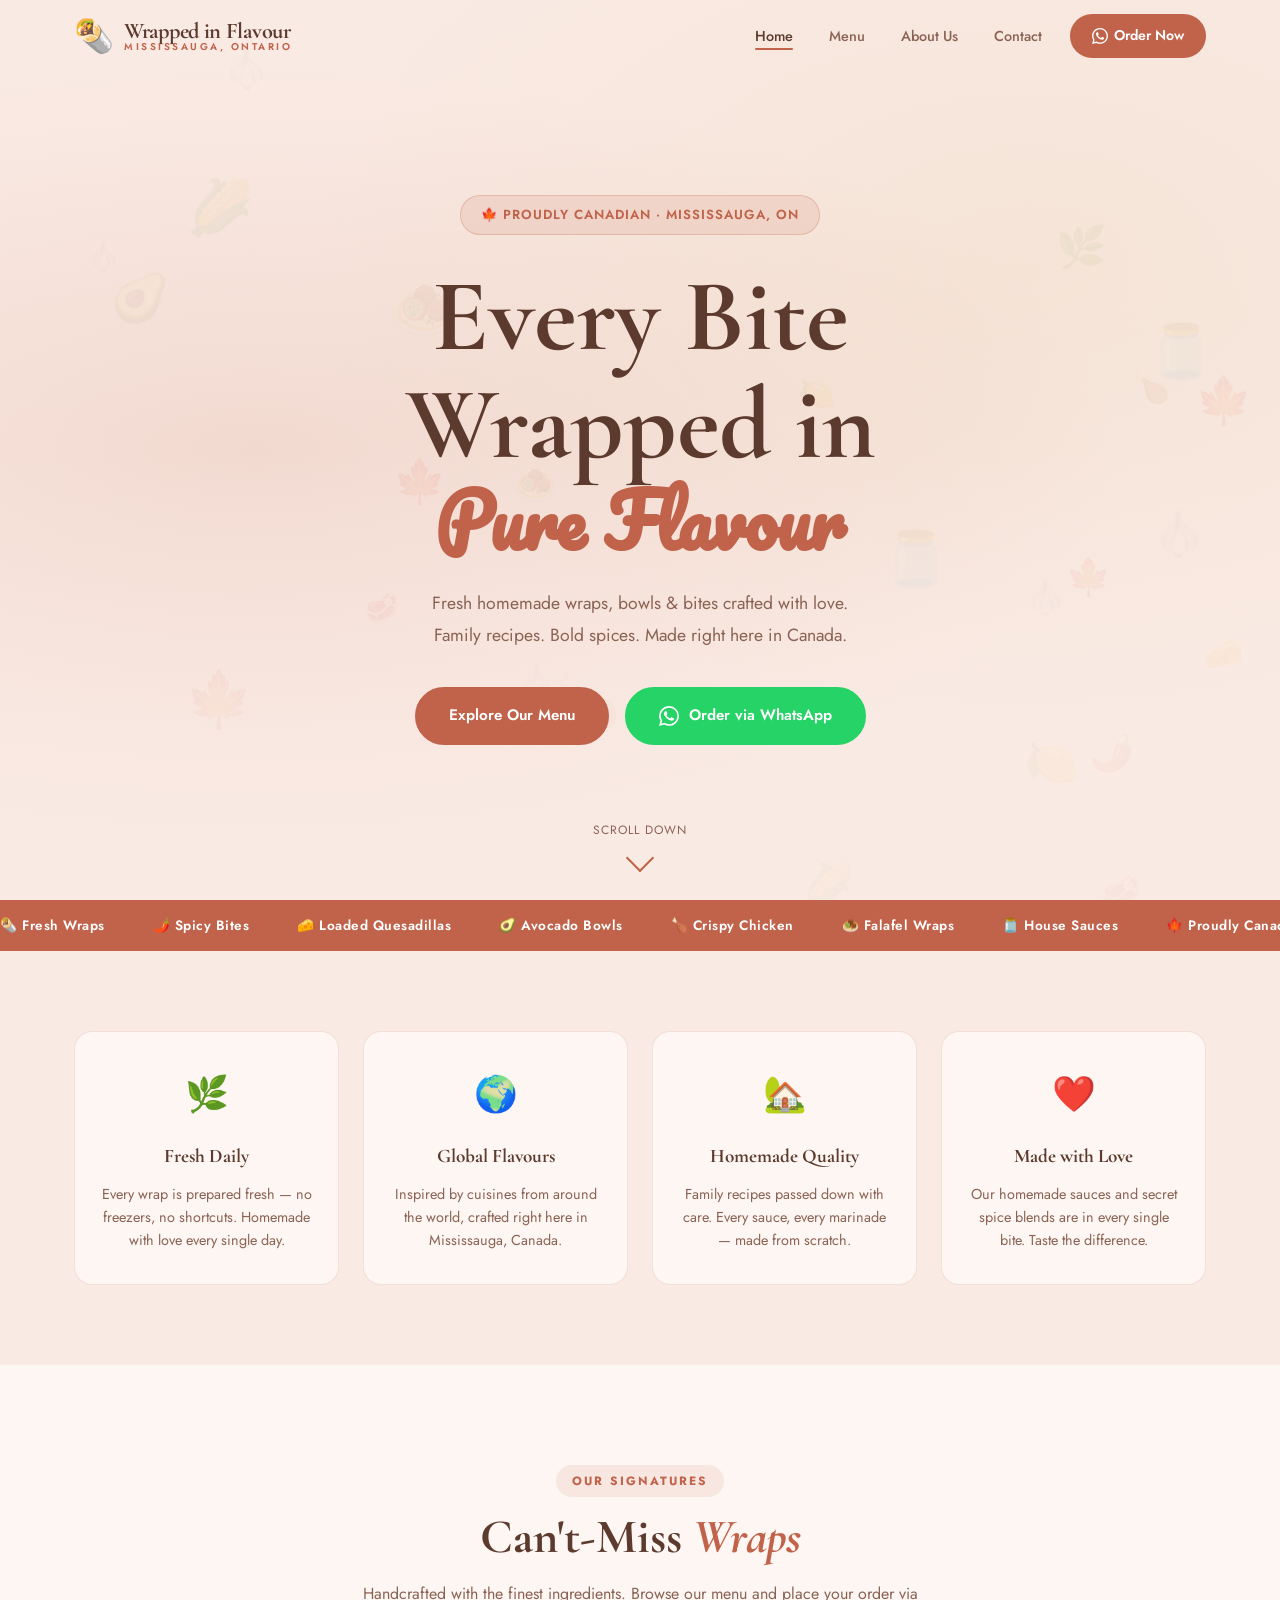
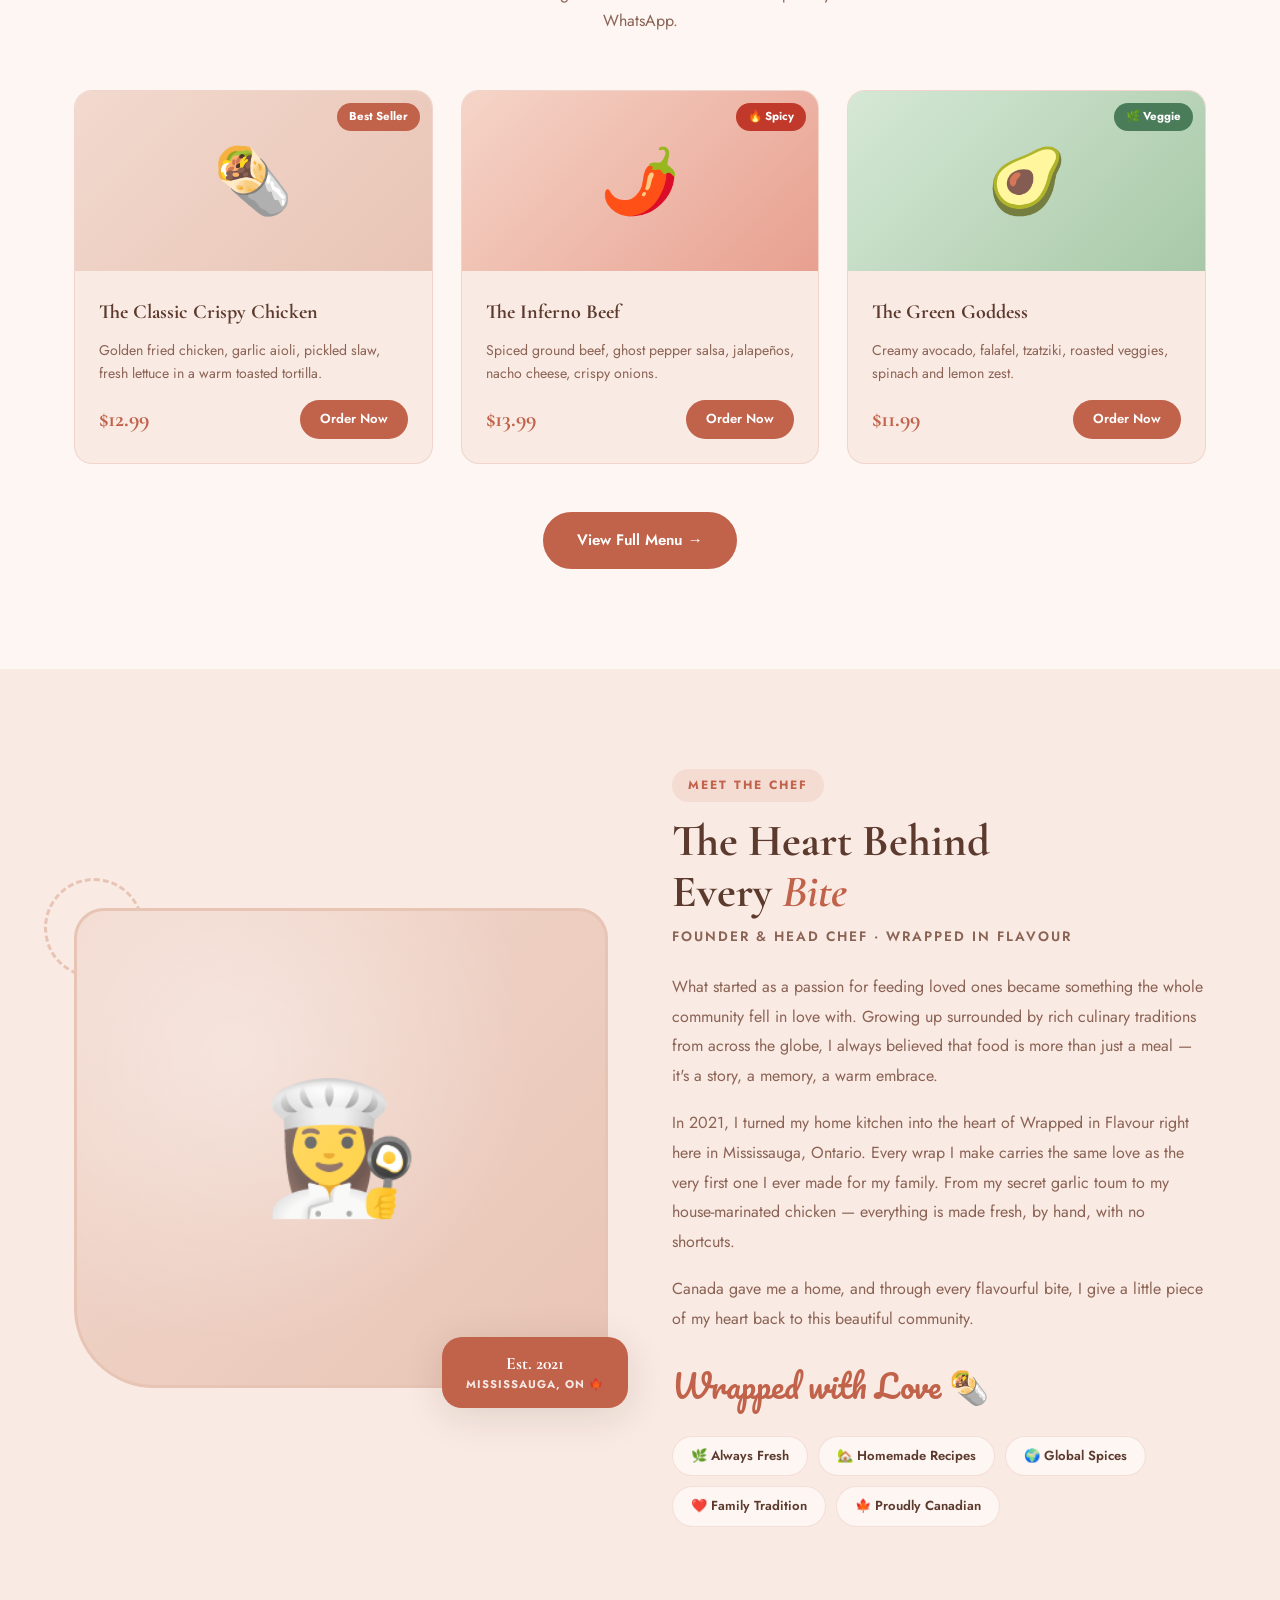
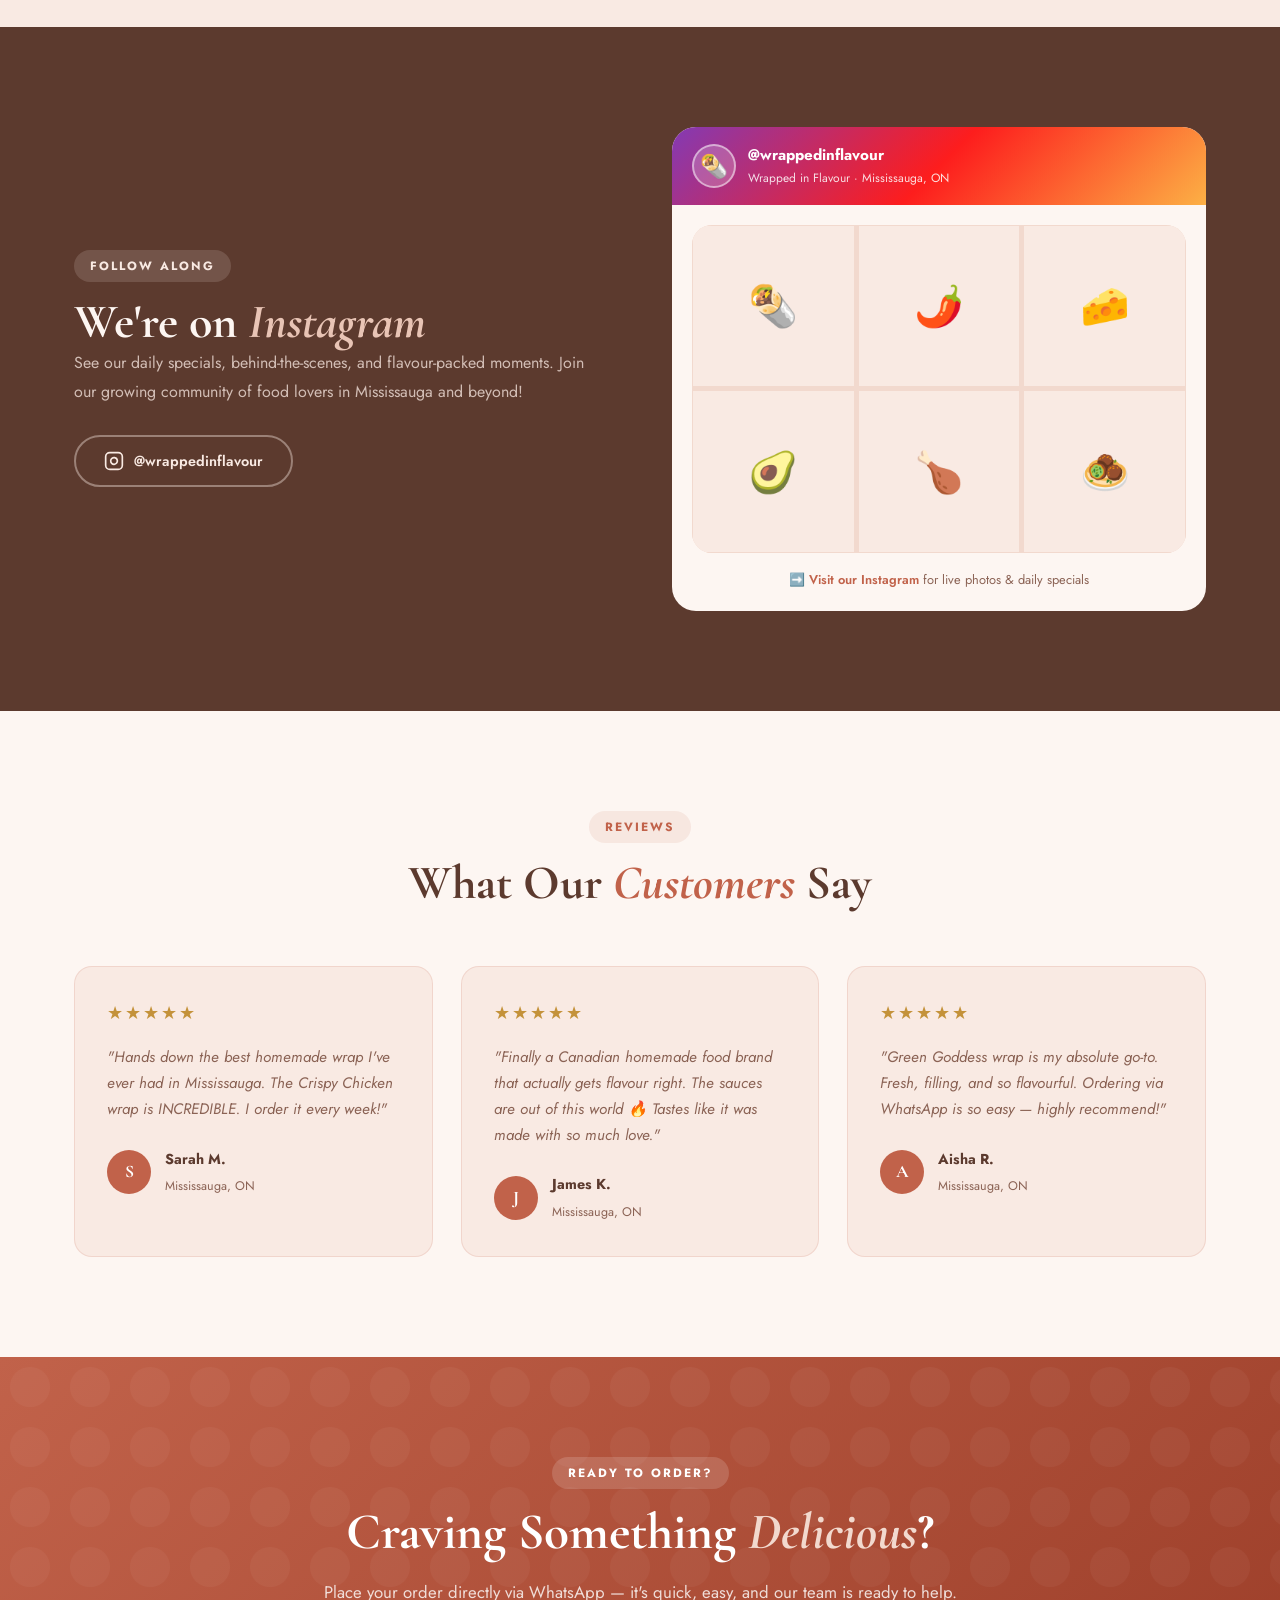
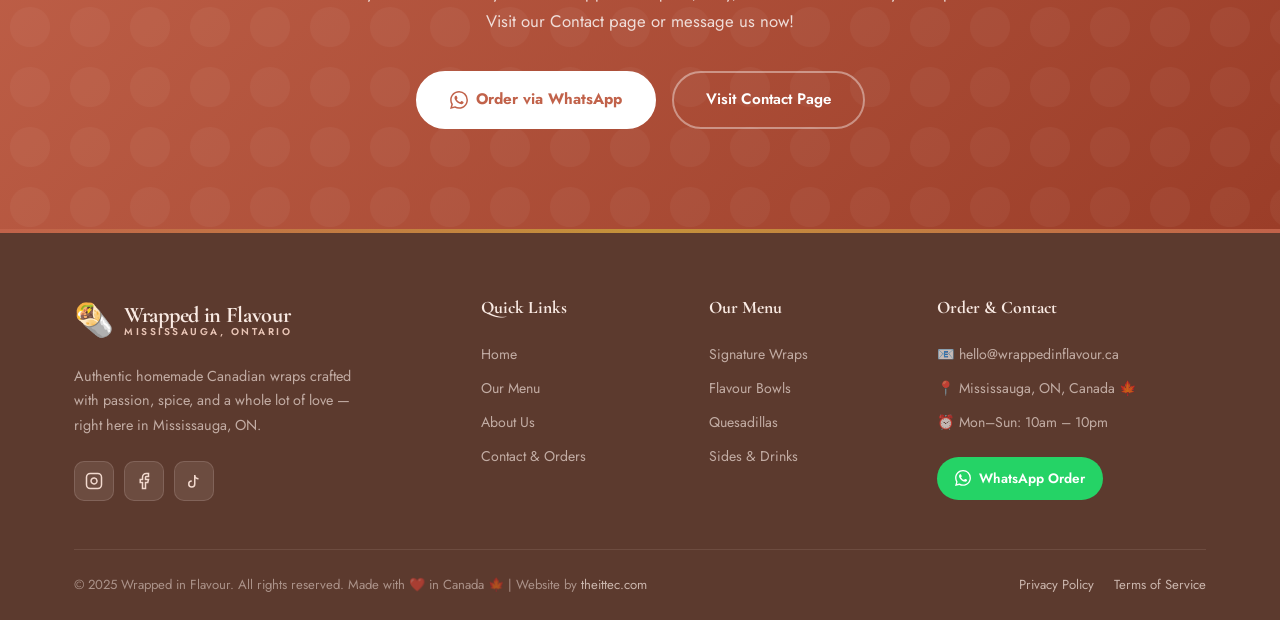
==== commit 2fa07f09: "New 18-04" ====
--- a/index.html
+++ b/index.html
@@ -1,390 +1,390 @@
-<!DOCTYPE html>
-<html lang="en">
-<head>
-  <meta charset="UTF-8" />
-  <meta name="viewport" content="width=device-width, initial-scale=1.0" />
-  <title>Wrapped in Flavour — Homemade Canadian Food | Mississauga, ON</title>
-  <meta name="description" content="Authentic homemade Canadian wraps and meals crafted with love in Mississauga, Ontario. Order via WhatsApp today." />
-  <link rel="preconnect" href="https://fonts.googleapis.com">
-  <link rel="preconnect" href="https://fonts.gstatic.com" crossorigin>
-  <link href="https://fonts.googleapis.com/css2?family=Cormorant+Garamond:ital,wght@0,400;0,600;0,700;1,400;1,600&family=Jost:wght@300;400;500;600;700&family=Pacifico&display=swap" rel="stylesheet">
-  <link rel="stylesheet" href="style.css">
-</head>
-<body>
-
-  <!-- NAV -->
-  <nav class="navbar" id="navbar">
-    <div class="nav-container">
-      <a href="index.html" class="logo">
-        <span class="logo-icon">🌯</span>
-        <div class="logo-text">
-          <span class="logo-main">Wrapped in Flavour</span>
-          <span class="logo-sub">Mississauga, Ontario</span>
-        </div>
-      </a>
-      <ul class="nav-links" id="navLinks">
-        <li><a href="index.html" class="nav-link active">Home</a></li>
-        <li><a href="menu.html" class="nav-link">Menu</a></li>
-        <li><a href="about.html" class="nav-link">About Us</a></li>
-        <li><a href="contact.html" class="nav-link">Contact</a></li>
-        <li>
-          <a href="https://wa.me/1XXXXXXXXXX?text=Hi!%20I'd%20like%20to%20place%20an%20order%20from%20Wrapped%20in%20Flavour%20🌯" target="_blank" class="nav-cta">
-            <svg viewBox="0 0 24 24" fill="currentColor" width="16" height="16"><path d="M17.472 14.382c-.297-.149-1.758-.867-2.03-.967-.273-.099-.471-.148-.67.15-.197.297-.767.966-.94 1.164-.173.199-.347.223-.644.075-.297-.15-1.255-.463-2.39-1.475-.883-.788-1.48-1.761-1.653-2.059-.173-.297-.018-.458.13-.606.134-.133.298-.347.446-.52.149-.174.198-.298.298-.497.099-.198.05-.371-.025-.52-.075-.149-.669-1.612-.916-2.207-.242-.579-.487-.5-.669-.51-.173-.008-.371-.01-.57-.01-.198 0-.52.074-.792.372-.272.297-1.04 1.016-1.04 2.479 0 1.462 1.065 2.875 1.213 3.074.149.198 2.096 3.2 5.077 4.487.709.306 1.262.489 1.694.625.712.227 1.36.195 1.871.118.571-.085 1.758-.719 2.006-1.413.248-.694.248-1.289.173-1.413-.074-.124-.272-.198-.57-.347m-5.421 7.403h-.004a9.87 9.87 0 01-5.031-1.378l-.361-.214-3.741.982.998-3.648-.235-.374a9.86 9.86 0 01-1.51-5.26c.001-5.45 4.436-9.884 9.888-9.884 2.64 0 5.122 1.03 6.988 2.898a9.825 9.825 0 012.893 6.994c-.003 5.45-4.437 9.884-9.885 9.884m8.413-18.297A11.815 11.815 0 0012.05 0C5.495 0 .16 5.335.157 11.892c0 2.096.547 4.142 1.588 5.945L.057 24l6.305-1.654a11.882 11.882 0 005.683 1.448h.005c6.554 0 11.89-5.335 11.893-11.893a11.821 11.821 0 00-3.48-8.413z"/></svg>
-            Order Now
-          </a>
-        </li>
-      </ul>
-      <button class="hamburger" id="hamburger" aria-label="Toggle menu">
-        <span></span><span></span><span></span>
-      </button>
-    </div>
-  </nav>
-
-  <!-- HERO -->
-  <section class="hero">
-    <div class="hero-bg-pattern" id="bgPattern"></div>
-    <div class="hero-overlay"></div>
-    <div class="hero-content">
-      <div class="hero-badge reveal">🍁 Proudly Canadian · Mississauga, ON</div>
-      <h1 class="hero-title reveal">
-        <span class="hero-line1">Every Bite</span>
-        <span class="hero-line2">Wrapped in</span>
-        <span class="hero-line3">Pure Flavour</span>
-      </h1>
-      <p class="hero-desc reveal">Fresh homemade wraps, bowls &amp; bites crafted with love.<br>Family recipes. Bold spices. Made right here in Canada.</p>
-      <div class="hero-btns reveal">
-        <a href="menu.html" class="btn-primary">Explore Our Menu</a>
-        <a href="https://wa.me/1XXXXXXXXXX?text=Hi!%20I'd%20like%20to%20place%20an%20order%20🌯" target="_blank" class="btn-whatsapp">
-          <svg viewBox="0 0 24 24" fill="currentColor" width="20" height="20"><path d="M17.472 14.382c-.297-.149-1.758-.867-2.03-.967-.273-.099-.471-.148-.67.15-.197.297-.767.966-.94 1.164-.173.199-.347.223-.644.075-.297-.15-1.255-.463-2.39-1.475-.883-.788-1.48-1.761-1.653-2.059-.173-.297-.018-.458.13-.606.134-.133.298-.347.446-.52.149-.174.198-.298.298-.497.099-.198.05-.371-.025-.52-.075-.149-.669-1.612-.916-2.207-.242-.579-.487-.5-.669-.51-.173-.008-.371-.01-.57-.01-.198 0-.52.074-.792.372-.272.297-1.04 1.016-1.04 2.479 0 1.462 1.065 2.875 1.213 3.074.149.198 2.096 3.2 5.077 4.487.709.306 1.262.489 1.694.625.712.227 1.36.195 1.871.118.571-.085 1.758-.719 2.006-1.413.248-.694.248-1.289.173-1.413-.074-.124-.272-.198-.57-.347m-5.421 7.403h-.004a9.87 9.87 0 01-5.031-1.378l-.361-.214-3.741.982.998-3.648-.235-.374a9.86 9.86 0 01-1.51-5.26c.001-5.45 4.436-9.884 9.888-9.884 2.64 0 5.122 1.03 6.988 2.898a9.825 9.825 0 012.893 6.994c-.003 5.45-4.437 9.884-9.885 9.884m8.413-18.297A11.815 11.815 0 0012.05 0C5.495 0 .16 5.335.157 11.892c0 2.096.547 4.142 1.588 5.945L.057 24l6.305-1.654a11.882 11.882 0 005.683 1.448h.005c6.554 0 11.89-5.335 11.893-11.893a11.821 11.821 0 00-3.48-8.413z"/></svg>
-          Order via WhatsApp
-        </a>
-      </div>
-    </div>
-    <div class="hero-scroll">
-      <span>Scroll Down</span>
-      <div class="scroll-arrow"></div>
-    </div>
-  </section>
-
-  <!-- MARQUEE STRIP -->
-  <div class="marquee-strip">
-    <div class="marquee-inner">
-      <span>🌯 Fresh Wraps</span>
-      <span>🌶️ Spicy Bites</span>
-      <span>🧀 Loaded Quesadillas</span>
-      <span>🥑 Avocado Bowls</span>
-      <span>🍗 Crispy Chicken</span>
-      <span>🧆 Falafel Wraps</span>
-      <span>🫙 House Sauces</span>
-      <span>🍁 Proudly Canadian</span>
-      <span>📍 Mississauga, ON</span>
-      <span>🌯 Fresh Wraps</span>
-      <span>🌶️ Spicy Bites</span>
-      <span>🧀 Loaded Quesadillas</span>
-      <span>🥑 Avocado Bowls</span>
-      <span>🍗 Crispy Chicken</span>
-      <span>🧆 Falafel Wraps</span>
-      <span>🫙 House Sauces</span>
-      <span>🍁 Proudly Canadian</span>
-      <span>📍 Mississauga, ON</span>
-    </div>
-  </div>
-
-  <!-- FEATURES STRIP -->
-  <section class="features">
-    <div class="container">
-      <div class="features-grid">
-        <div class="feature-card reveal">
-          <div class="feature-icon">🌿</div>
-          <h3>Fresh Daily</h3>
-          <p>Every wrap is prepared fresh — no freezers, no shortcuts. Homemade with love every single day.</p>
-        </div>
-        <div class="feature-card reveal">
-          <div class="feature-icon">🌍</div>
-          <h3>Global Flavours</h3>
-          <p>Inspired by cuisines from around the world, crafted right here in Mississauga, Canada.</p>
-        </div>
-        <div class="feature-card reveal">
-          <div class="feature-icon">🏡</div>
-          <h3>Homemade Quality</h3>
-          <p>Family recipes passed down with care. Every sauce, every marinade — made from scratch.</p>
-        </div>
-        <div class="feature-card reveal">
-          <div class="feature-icon">❤️</div>
-          <h3>Made with Love</h3>
-          <p>Our homemade sauces and secret spice blends are in every single bite. Taste the difference.</p>
-        </div>
-      </div>
-    </div>
-  </section>
-
-  <!-- SIGNATURE SECTION -->
-  <section class="signature-section">
-    <div class="container">
-      <div class="section-header reveal">
-        <span class="section-tag">Our Signatures</span>
-        <h2 class="section-title">Can't-Miss <em>Wraps</em></h2>
-        <p class="section-desc">Handcrafted with the finest ingredients. Browse our menu and place your order via WhatsApp.</p>
-      </div>
-      <div class="wrap-cards">
-        <div class="wrap-card reveal">
-          <div class="wrap-img-wrap">
-            <div class="wrap-emoji">🌯</div>
-            <div class="wrap-badge">Best Seller</div>
-          </div>
-          <div class="wrap-info">
-            <h3>The Classic Crispy Chicken</h3>
-            <p>Golden fried chicken, garlic aioli, pickled slaw, fresh lettuce in a warm toasted tortilla.</p>
-            <div class="wrap-footer">
-              <span class="price">$12.99</span>
-              <a href="contact.html" class="btn-small">Order Now</a>
-            </div>
-          </div>
-        </div>
-        <div class="wrap-card reveal">
-          <div class="wrap-img-wrap spicy">
-            <div class="wrap-emoji">🌶️</div>
-            <div class="wrap-badge hot">🔥 Spicy</div>
-          </div>
-          <div class="wrap-info">
-            <h3>The Inferno Beef</h3>
-            <p>Spiced ground beef, ghost pepper salsa, jalapeños, nacho cheese, crispy onions.</p>
-            <div class="wrap-footer">
-              <span class="price">$13.99</span>
-              <a href="contact.html" class="btn-small">Order Now</a>
-            </div>
-          </div>
-        </div>
-        <div class="wrap-card reveal">
-          <div class="wrap-img-wrap veggie">
-            <div class="wrap-emoji">🥑</div>
-            <div class="wrap-badge green">🌿 Veggie</div>
-          </div>
-          <div class="wrap-info">
-            <h3>The Green Goddess</h3>
-            <p>Creamy avocado, falafel, tzatziki, roasted veggies, spinach and lemon zest.</p>
-            <div class="wrap-footer">
-              <span class="price">$11.99</span>
-              <a href="contact.html" class="btn-small">Order Now</a>
-            </div>
-          </div>
-        </div>
-      </div>
-      <div class="center-cta reveal">
-        <a href="menu.html" class="btn-primary">View Full Menu →</a>
-      </div>
-    </div>
-  </section>
-
-  <!-- CHEF SECTION -->
-  <section class="chef-section">
-    <div class="container">
-      <div class="chef-grid">
-        <div class="chef-visual reveal">
-          <div class="chef-deco-circle"></div>
-          <div class="chef-img-frame">
-            <div class="chef-emoji-main">👩‍🍳</div>
-          </div>
-          <div class="chef-badge-floating">
-            Est. 2021
-            <span>Mississauga, ON 🍁</span>
-          </div>
-        </div>
-        <div class="chef-content reveal">
-          <span class="section-tag">Meet the Chef</span>
-          <h2 class="chef-name">The Heart Behind<br>Every <em>Bite</em></h2>
-          <p class="chef-title">Founder & Head Chef · Wrapped in Flavour</p>
-          <div class="chef-story">
-            <p>What started as a passion for feeding loved ones became something the whole community fell in love with. Growing up surrounded by rich culinary traditions from across the globe, I always believed that food is more than just a meal — it's a story, a memory, a warm embrace.</p>
-            <p>In 2021, I turned my home kitchen into the heart of Wrapped in Flavour right here in Mississauga, Ontario. Every wrap I make carries the same love as the very first one I ever made for my family. From my secret garlic toum to my house-marinated chicken — everything is made fresh, by hand, with no shortcuts.</p>
-            <p>Canada gave me a home, and through every flavourful bite, I give a little piece of my heart back to this beautiful community.</p>
-          </div>
-          <div class="chef-signature">Wrapped with Love 🌯</div>
-          <div class="chef-qualities">
-            <span class="chef-quality">🌿 Always Fresh</span>
-            <span class="chef-quality">🏡 Homemade Recipes</span>
-            <span class="chef-quality">🌍 Global Spices</span>
-            <span class="chef-quality">❤️ Family Tradition</span>
-            <span class="chef-quality">🍁 Proudly Canadian</span>
-          </div>
-        </div>
-      </div>
-    </div>
-  </section>
-
-  <!-- INSTAGRAM SECTION -->
-  <section class="instagram-section">
-    <div class="container">
-      <div class="insta-inner reveal">
-        <div class="insta-text">
-          <span class="section-tag">Follow Along</span>
-          <h2 class="section-title">We're on <em>Instagram</em></h2>
-          <p>See our daily specials, behind-the-scenes, and flavour-packed moments. Join our growing community of food lovers in Mississauga and beyond!</p>
-          <a href="https://instagram.com/wrappedinflavour" target="_blank" class="btn-insta">
-            <svg viewBox="0 0 24 24" fill="none" stroke="currentColor" stroke-width="2"><rect x="2" y="2" width="20" height="20" rx="5"/><path d="M16 11.37A4 4 0 1 1 12.63 8 4 4 0 0 1 16 11.37z"/><line x1="17.5" y1="6.5" x2="17.51" y2="6.5"/></svg>
-            @wrappedinflavour
-          </a>
-        </div>
-        <!-- Live Instagram embed via Elfsight or direct feed widget -->
-        <div class="insta-feed-container">
-          <div class="insta-feed-header">
-            <div class="insta-avatar">🌯</div>
-            <div>
-              <div class="insta-handle">@wrappedinflavour</div>
-              <div class="insta-tag">Wrapped in Flavour · Mississauga, ON</div>
-            </div>
-          </div>
-          <!-- Elfsight Instagram widget - replace APP_ID with your Elfsight widget ID -->
-          <!-- To embed your live Instagram feed:
-               1. Go to https://elfsight.com/instagram-feed-widget/
-               2. Create a free widget and connect @wrappedinflavour
-               3. Replace the div below with your Elfsight embed code -->
-          <div style="padding: 20px;">
-            <div class="insta-grid">
-              <div class="insta-item i1">🌯</div>
-              <div class="insta-item i2">🌶️</div>
-              <div class="insta-item i3">🧀</div>
-              <div class="insta-item i4">🥑</div>
-              <div class="insta-item i5">🍗</div>
-              <div class="insta-item i6">🧆</div>
-            </div>
-            <p style="text-align:center; margin-top:16px; font-size:0.8rem; color:#8B6355;">
-              ➡️ <a href="https://instagram.com/wrappedinflavour" target="_blank" style="color:#C1624A; font-weight:600;">Visit our Instagram</a> for live photos & daily specials
-            </p>
-          </div>
-        </div>
-      </div>
-    </div>
-  </section>
-
-  <!-- TESTIMONIALS -->
-  <section class="testimonials">
-    <div class="container">
-      <div class="section-header reveal">
-        <span class="section-tag">Reviews</span>
-        <h2 class="section-title">What Our <em>Customers</em> Say</h2>
-      </div>
-      <div class="testi-grid">
-        <div class="testi-card reveal">
-          <div class="stars">★★★★★</div>
-          <p>"Hands down the best homemade wrap I've ever had in Mississauga. The Crispy Chicken wrap is INCREDIBLE. I order it every week!"</p>
-          <div class="testi-author">
-            <div class="testi-avatar">S</div>
-            <div>
-              <strong>Sarah M.</strong>
-              <span>Mississauga, ON</span>
-            </div>
-          </div>
-        </div>
-        <div class="testi-card reveal">
-          <div class="stars">★★★★★</div>
-          <p>"Finally a Canadian homemade food brand that actually gets flavour right. The sauces are out of this world 🔥 Tastes like it was made with so much love."</p>
-          <div class="testi-author">
-            <div class="testi-avatar">J</div>
-            <div>
-              <strong>James K.</strong>
-              <span>Mississauga, ON</span>
-            </div>
-          </div>
-        </div>
-        <div class="testi-card reveal">
-          <div class="stars">★★★★★</div>
-          <p>"Green Goddess wrap is my absolute go-to. Fresh, filling, and so flavourful. Ordering via WhatsApp is so easy — highly recommend!"</p>
-          <div class="testi-author">
-            <div class="testi-avatar">A</div>
-            <div>
-              <strong>Aisha R.</strong>
-              <span>Mississauga, ON</span>
-            </div>
-          </div>
-        </div>
-      </div>
-    </div>
-  </section>
-
-  <!-- ORDER CTA -->
-  <section class="order-cta-section">
-    <div class="order-cta-content">
-      <div class="section-tag" style="background:rgba(255,255,255,0.15);color:white;">Ready to Order?</div>
-      <h2 class="reveal">Craving Something <em>Delicious</em>?</h2>
-      <p class="reveal">Place your order directly via WhatsApp — it's quick, easy, and our team is ready to help. Visit our Contact page or message us now!</p>
-      <div class="order-cta-btns reveal">
-        <a href="https://wa.me/1XXXXXXXXXX?text=Hi!%20I'd%20like%20to%20place%20an%20order%20🌯" target="_blank" class="btn-white">
-          <svg viewBox="0 0 24 24" fill="currentColor" width="18" height="18"><path d="M17.472 14.382c-.297-.149-1.758-.867-2.03-.967-.273-.099-.471-.148-.67.15-.197.297-.767.966-.94 1.164-.173.199-.347.223-.644.075-.297-.15-1.255-.463-2.39-1.475-.883-.788-1.48-1.761-1.653-2.059-.173-.297-.018-.458.13-.606.134-.133.298-.347.446-.52.149-.174.198-.298.298-.497.099-.198.05-.371-.025-.52-.075-.149-.669-1.612-.916-2.207-.242-.579-.487-.5-.669-.51-.173-.008-.371-.01-.57-.01-.198 0-.52.074-.792.372-.272.297-1.04 1.016-1.04 2.479 0 1.462 1.065 2.875 1.213 3.074.149.198 2.096 3.2 5.077 4.487.709.306 1.262.489 1.694.625.712.227 1.36.195 1.871.118.571-.085 1.758-.719 2.006-1.413.248-.694.248-1.289.173-1.413-.074-.124-.272-.198-.57-.347m-5.421 7.403h-.004a9.87 9.87 0 01-5.031-1.378l-.361-.214-3.741.982.998-3.648-.235-.374a9.86 9.86 0 01-1.51-5.26c.001-5.45 4.436-9.884 9.888-9.884 2.64 0 5.122 1.03 6.988 2.898a9.825 9.825 0 012.893 6.994c-.003 5.45-4.437 9.884-9.885 9.884m8.413-18.297A11.815 11.815 0 0012.05 0C5.495 0 .16 5.335.157 11.892c0 2.096.547 4.142 1.588 5.945L.057 24l6.305-1.654a11.882 11.882 0 005.683 1.448h.005c6.554 0 11.89-5.335 11.893-11.893a11.821 11.821 0 00-3.48-8.413z"/></svg>
-          Order via WhatsApp
-        </a>
-        <a href="contact.html" class="btn-outline-white">Visit Contact Page</a>
-      </div>
-    </div>
-  </section>
-
-  <!-- FOOTER -->
-  <footer class="footer">
-    <div class="footer-pattern"></div>
-    <div class="container">
-      <div class="footer-grid">
-        <div class="footer-brand">
-          <a href="index.html" class="logo footer-logo">
-            <span class="logo-icon">🌯</span>
-            <div class="logo-text">
-              <span class="logo-main">Wrapped in Flavour</span>
-              <span class="logo-sub">Mississauga, Ontario</span>
-            </div>
-          </a>
-          <p>Authentic homemade Canadian wraps crafted with passion, spice, and a whole lot of love — right here in Mississauga, ON.</p>
-          <div class="social-links">
-            <a href="https://instagram.com/wrappedinflavour" target="_blank" class="social-link" aria-label="Instagram">
-              <svg viewBox="0 0 24 24" fill="none" stroke="currentColor" stroke-width="2"><rect x="2" y="2" width="20" height="20" rx="5"/><path d="M16 11.37A4 4 0 1 1 12.63 8 4 4 0 0 1 16 11.37z"/><line x1="17.5" y1="6.5" x2="17.51" y2="6.5"/></svg>
-            </a>
-            <a href="#" class="social-link" aria-label="Facebook">
-              <svg viewBox="0 0 24 24" fill="none" stroke="currentColor" stroke-width="2"><path d="M18 2h-3a5 5 0 0 0-5 5v3H7v4h3v8h4v-8h3l1-4h-4V7a1 1 0 0 1 1-1h3z"/></svg>
-            </a>
-            <a href="#" class="social-link" aria-label="TikTok">
-              <svg viewBox="0 0 24 24" fill="none" stroke="currentColor" stroke-width="2"><path d="M9 12a4 4 0 1 0 4 4V4a5 5 0 0 0 5 5"/></svg>
-            </a>
-          </div>
-        </div>
-        <div class="footer-col">
-          <h4>Quick Links</h4>
-          <ul>
-            <li><a href="index.html">Home</a></li>
-            <li><a href="menu.html">Our Menu</a></li>
-            <li><a href="about.html">About Us</a></li>
-            <li><a href="contact.html">Contact & Orders</a></li>
-          </ul>
-        </div>
-        <div class="footer-col">
-          <h4>Our Menu</h4>
-          <ul>
-            <li><a href="menu.html">Signature Wraps</a></li>
-            <li><a href="menu.html">Flavour Bowls</a></li>
-            <li><a href="menu.html">Quesadillas</a></li>
-            <li><a href="menu.html">Sides & Drinks</a></li>
-          </ul>
-        </div>
-        <div class="footer-col">
-          <h4>Order & Contact</h4>
-          <ul>
-            <li>📧 hello@wrappedinflavour.ca</li>
-            <li>📍 Mississauga, ON, Canada 🍁</li>
-            <li>⏰ Mon–Sun: 10am – 10pm</li>
-          </ul>
-          <a href="https://wa.me/1XXXXXXXXXX?text=Hi!%20I'd%20like%20to%20order%20🌯" target="_blank" class="footer-whatsapp">
-            <svg viewBox="0 0 24 24" fill="currentColor" width="16" height="16"><path d="M17.472 14.382c-.297-.149-1.758-.867-2.03-.967-.273-.099-.471-.148-.67.15-.197.297-.767.966-.94 1.164-.173.199-.347.223-.644.075-.297-.15-1.255-.463-2.39-1.475-.883-.788-1.48-1.761-1.653-2.059-.173-.297-.018-.458.13-.606.134-.133.298-.347.446-.52.149-.174.198-.298.298-.497.099-.198.05-.371-.025-.52-.075-.149-.669-1.612-.916-2.207-.242-.579-.487-.5-.669-.51-.173-.008-.371-.01-.57-.01-.198 0-.52.074-.792.372-.272.297-1.04 1.016-1.04 2.479 0 1.462 1.065 2.875 1.213 3.074.149.198 2.096 3.2 5.077 4.487.709.306 1.262.489 1.694.625.712.227 1.36.195 1.871.118.571-.085 1.758-.719 2.006-1.413.248-.694.248-1.289.173-1.413-.074-.124-.272-.198-.57-.347m-5.421 7.403h-.004a9.87 9.87 0 01-5.031-1.378l-.361-.214-3.741.982.998-3.648-.235-.374a9.86 9.86 0 01-1.51-5.26c.001-5.45 4.436-9.884 9.888-9.884 2.64 0 5.122 1.03 6.988 2.898a9.825 9.825 0 012.893 6.994c-.003 5.45-4.437 9.884-9.885 9.884m8.413-18.297A11.815 11.815 0 0012.05 0C5.495 0 .16 5.335.157 11.892c0 2.096.547 4.142 1.588 5.945L.057 24l6.305-1.654a11.882 11.882 0 005.683 1.448h.005c6.554 0 11.89-5.335 11.893-11.893a11.821 11.821 0 00-3.48-8.413z"/></svg>
-            WhatsApp Order
-          </a>
-        </div>
-      </div>
-      <div class="footer-bottom">
-        <p>© 2025 Wrapped in Flavour. All rights reserved. Made with ❤️ in Canada 🍁 | Website by <a href="https://theittec.com" target="_blank" style="color:rgba(249,234,227,0.7);">theittec.com</a></p>
-        <div class="footer-bottom-links">
-          <a href="#">Privacy Policy</a>
-          <a href="#">Terms of Service</a>
-        </div>
-      </div>
-    </div>
-  </footer>
-
-  <script src="script.js"></script>
-</body>
-</html>
+<!DOCTYPE html>
+<html lang="en">
+<head>
+  <meta charset="UTF-8" />
+  <meta name="viewport" content="width=device-width, initial-scale=1.0" />
+  <title>Wrapped in Flavour — Homemade Canadian Food | Mississauga, ON</title>
+  <meta name="description" content="Authentic homemade Canadian wraps and meals crafted with love in Mississauga, Ontario. Order via WhatsApp today." />
+  <link rel="preconnect" href="https://fonts.googleapis.com">
+  <link rel="preconnect" href="https://fonts.gstatic.com" crossorigin>
+  <link href="https://fonts.googleapis.com/css2?family=Cormorant+Garamond:ital,wght@0,400;0,600;0,700;1,400;1,600&family=Jost:wght@300;400;500;600;700&family=Pacifico&display=swap" rel="stylesheet">
+  <link rel="stylesheet" href="style.css">
+</head>
+<body>
+
+  <!-- NAV -->
+  <nav class="navbar" id="navbar">
+    <div class="nav-container">
+      <a href="index.html" class="logo">
+        <span class="logo-icon">🌯</span>
+        <div class="logo-text">
+          <span class="logo-main">Wrapped in Flavour</span>
+          <span class="logo-sub">Mississauga, Ontario</span>
+        </div>
+      </a>
+      <ul class="nav-links" id="navLinks">
+        <li><a href="/" class="nav-link active">Home</a></li>
+        <li><a href="/menu" class="nav-link">Menu</a></li>
+        <li><a href="/about-us" class="nav-link">About Us</a></li>
+        <li><a href="/contact-us" class="nav-link">Contact</a></li>
+        <li>
+          <a href="https://wa.me/1XXXXXXXXXX?text=Hi!%20I'd%20like%20to%20place%20an%20order%20from%20Wrapped%20in%20Flavour%20🌯" target="_blank" class="nav-cta">
+            <svg viewBox="0 0 24 24" fill="currentColor" width="16" height="16"><path d="M17.472 14.382c-.297-.149-1.758-.867-2.03-.967-.273-.099-.471-.148-.67.15-.197.297-.767.966-.94 1.164-.173.199-.347.223-.644.075-.297-.15-1.255-.463-2.39-1.475-.883-.788-1.48-1.761-1.653-2.059-.173-.297-.018-.458.13-.606.134-.133.298-.347.446-.52.149-.174.198-.298.298-.497.099-.198.05-.371-.025-.52-.075-.149-.669-1.612-.916-2.207-.242-.579-.487-.5-.669-.51-.173-.008-.371-.01-.57-.01-.198 0-.52.074-.792.372-.272.297-1.04 1.016-1.04 2.479 0 1.462 1.065 2.875 1.213 3.074.149.198 2.096 3.2 5.077 4.487.709.306 1.262.489 1.694.625.712.227 1.36.195 1.871.118.571-.085 1.758-.719 2.006-1.413.248-.694.248-1.289.173-1.413-.074-.124-.272-.198-.57-.347m-5.421 7.403h-.004a9.87 9.87 0 01-5.031-1.378l-.361-.214-3.741.982.998-3.648-.235-.374a9.86 9.86 0 01-1.51-5.26c.001-5.45 4.436-9.884 9.888-9.884 2.64 0 5.122 1.03 6.988 2.898a9.825 9.825 0 012.893 6.994c-.003 5.45-4.437 9.884-9.885 9.884m8.413-18.297A11.815 11.815 0 0012.05 0C5.495 0 .16 5.335.157 11.892c0 2.096.547 4.142 1.588 5.945L.057 24l6.305-1.654a11.882 11.882 0 005.683 1.448h.005c6.554 0 11.89-5.335 11.893-11.893a11.821 11.821 0 00-3.48-8.413z"/></svg>
+            Order Now
+          </a>
+        </li>
+      </ul>
+      <button class="hamburger" id="hamburger" aria-label="Toggle menu">
+        <span></span><span></span><span></span>
+      </button>
+    </div>
+  </nav>
+
+  <!-- HERO -->
+  <section class="hero">
+    <div class="hero-bg-pattern" id="bgPattern"></div>
+    <div class="hero-overlay"></div>
+    <div class="hero-content">
+      <div class="hero-badge reveal">🍁 Proudly Canadian · Mississauga, ON</div>
+      <h1 class="hero-title reveal">
+        <span class="hero-line1">Every Bite</span>
+        <span class="hero-line2">Wrapped in</span>
+        <span class="hero-line3">Pure Flavour</span>
+      </h1>
+      <p class="hero-desc reveal">Fresh homemade wraps, bowls &amp; bites crafted with love.<br>Family recipes. Bold spices. Made right here in Canada.</p>
+      <div class="hero-btns reveal">
+        <a href="menu.html" class="btn-primary">Explore Our Menu</a>
+        <a href="https://wa.me/1XXXXXXXXXX?text=Hi!%20I'd%20like%20to%20place%20an%20order%20🌯" target="_blank" class="btn-whatsapp">
+          <svg viewBox="0 0 24 24" fill="currentColor" width="20" height="20"><path d="M17.472 14.382c-.297-.149-1.758-.867-2.03-.967-.273-.099-.471-.148-.67.15-.197.297-.767.966-.94 1.164-.173.199-.347.223-.644.075-.297-.15-1.255-.463-2.39-1.475-.883-.788-1.48-1.761-1.653-2.059-.173-.297-.018-.458.13-.606.134-.133.298-.347.446-.52.149-.174.198-.298.298-.497.099-.198.05-.371-.025-.52-.075-.149-.669-1.612-.916-2.207-.242-.579-.487-.5-.669-.51-.173-.008-.371-.01-.57-.01-.198 0-.52.074-.792.372-.272.297-1.04 1.016-1.04 2.479 0 1.462 1.065 2.875 1.213 3.074.149.198 2.096 3.2 5.077 4.487.709.306 1.262.489 1.694.625.712.227 1.36.195 1.871.118.571-.085 1.758-.719 2.006-1.413.248-.694.248-1.289.173-1.413-.074-.124-.272-.198-.57-.347m-5.421 7.403h-.004a9.87 9.87 0 01-5.031-1.378l-.361-.214-3.741.982.998-3.648-.235-.374a9.86 9.86 0 01-1.51-5.26c.001-5.45 4.436-9.884 9.888-9.884 2.64 0 5.122 1.03 6.988 2.898a9.825 9.825 0 012.893 6.994c-.003 5.45-4.437 9.884-9.885 9.884m8.413-18.297A11.815 11.815 0 0012.05 0C5.495 0 .16 5.335.157 11.892c0 2.096.547 4.142 1.588 5.945L.057 24l6.305-1.654a11.882 11.882 0 005.683 1.448h.005c6.554 0 11.89-5.335 11.893-11.893a11.821 11.821 0 00-3.48-8.413z"/></svg>
+          Order via WhatsApp
+        </a>
+      </div>
+    </div>
+    <div class="hero-scroll">
+      <span>Scroll Down</span>
+      <div class="scroll-arrow"></div>
+    </div>
+  </section>
+
+  <!-- MARQUEE STRIP -->
+  <div class="marquee-strip">
+    <div class="marquee-inner">
+      <span>🌯 Fresh Wraps</span>
+      <span>🌶️ Spicy Bites</span>
+      <span>🧀 Loaded Quesadillas</span>
+      <span>🥑 Avocado Bowls</span>
+      <span>🍗 Crispy Chicken</span>
+      <span>🧆 Falafel Wraps</span>
+      <span>🫙 House Sauces</span>
+      <span>🍁 Proudly Canadian</span>
+      <span>📍 Mississauga, ON</span>
+      <span>🌯 Fresh Wraps</span>
+      <span>🌶️ Spicy Bites</span>
+      <span>🧀 Loaded Quesadillas</span>
+      <span>🥑 Avocado Bowls</span>
+      <span>🍗 Crispy Chicken</span>
+      <span>🧆 Falafel Wraps</span>
+      <span>🫙 House Sauces</span>
+      <span>🍁 Proudly Canadian</span>
+      <span>📍 Mississauga, ON</span>
+    </div>
+  </div>
+
+  <!-- FEATURES STRIP -->
+  <section class="features">
+    <div class="container">
+      <div class="features-grid">
+        <div class="feature-card reveal">
+          <div class="feature-icon">🌿</div>
+          <h3>Fresh Daily</h3>
+          <p>Every wrap is prepared fresh — no freezers, no shortcuts. Homemade with love every single day.</p>
+        </div>
+        <div class="feature-card reveal">
+          <div class="feature-icon">🌍</div>
+          <h3>Global Flavours</h3>
+          <p>Inspired by cuisines from around the world, crafted right here in Mississauga, Canada.</p>
+        </div>
+        <div class="feature-card reveal">
+          <div class="feature-icon">🏡</div>
+          <h3>Homemade Quality</h3>
+          <p>Family recipes passed down with care. Every sauce, every marinade — made from scratch.</p>
+        </div>
+        <div class="feature-card reveal">
+          <div class="feature-icon">❤️</div>
+          <h3>Made with Love</h3>
+          <p>Our homemade sauces and secret spice blends are in every single bite. Taste the difference.</p>
+        </div>
+      </div>
+    </div>
+  </section>
+
+  <!-- SIGNATURE SECTION -->
+  <section class="signature-section">
+    <div class="container">
+      <div class="section-header reveal">
+        <span class="section-tag">Our Signatures</span>
+        <h2 class="section-title">Can't-Miss <em>Wraps</em></h2>
+        <p class="section-desc">Handcrafted with the finest ingredients. Browse our menu and place your order via WhatsApp.</p>
+      </div>
+      <div class="wrap-cards">
+        <div class="wrap-card reveal">
+          <div class="wrap-img-wrap">
+            <div class="wrap-emoji">🌯</div>
+            <div class="wrap-badge">Best Seller</div>
+          </div>
+          <div class="wrap-info">
+            <h3>The Classic Crispy Chicken</h3>
+            <p>Golden fried chicken, garlic aioli, pickled slaw, fresh lettuce in a warm toasted tortilla.</p>
+            <div class="wrap-footer">
+              <span class="price">$12.99</span>
+              <a href="contact.html" class="btn-small">Order Now</a>
+            </div>
+          </div>
+        </div>
+        <div class="wrap-card reveal">
+          <div class="wrap-img-wrap spicy">
+            <div class="wrap-emoji">🌶️</div>
+            <div class="wrap-badge hot">🔥 Spicy</div>
+          </div>
+          <div class="wrap-info">
+            <h3>The Inferno Beef</h3>
+            <p>Spiced ground beef, ghost pepper salsa, jalapeños, nacho cheese, crispy onions.</p>
+            <div class="wrap-footer">
+              <span class="price">$13.99</span>
+              <a href="contact.html" class="btn-small">Order Now</a>
+            </div>
+          </div>
+        </div>
+        <div class="wrap-card reveal">
+          <div class="wrap-img-wrap veggie">
+            <div class="wrap-emoji">🥑</div>
+            <div class="wrap-badge green">🌿 Veggie</div>
+          </div>
+          <div class="wrap-info">
+            <h3>The Green Goddess</h3>
+            <p>Creamy avocado, falafel, tzatziki, roasted veggies, spinach and lemon zest.</p>
+            <div class="wrap-footer">
+              <span class="price">$11.99</span>
+              <a href="contact.html" class="btn-small">Order Now</a>
+            </div>
+          </div>
+        </div>
+      </div>
+      <div class="center-cta reveal">
+        <a href="menu.html" class="btn-primary">View Full Menu →</a>
+      </div>
+    </div>
+  </section>
+
+  <!-- CHEF SECTION -->
+  <section class="chef-section">
+    <div class="container">
+      <div class="chef-grid">
+        <div class="chef-visual reveal">
+          <div class="chef-deco-circle"></div>
+          <div class="chef-img-frame">
+            <div class="chef-emoji-main">👩‍🍳</div>
+          </div>
+          <div class="chef-badge-floating">
+            Est. 2021
+            <span>Mississauga, ON 🍁</span>
+          </div>
+        </div>
+        <div class="chef-content reveal">
+          <span class="section-tag">Meet the Chef</span>
+          <h2 class="chef-name">The Heart Behind<br>Every <em>Bite</em></h2>
+          <p class="chef-title">Founder & Head Chef · Wrapped in Flavour</p>
+          <div class="chef-story">
+            <p>What started as a passion for feeding loved ones became something the whole community fell in love with. Growing up surrounded by rich culinary traditions from across the globe, I always believed that food is more than just a meal — it's a story, a memory, a warm embrace.</p>
+            <p>In 2021, I turned my home kitchen into the heart of Wrapped in Flavour right here in Mississauga, Ontario. Every wrap I make carries the same love as the very first one I ever made for my family. From my secret garlic toum to my house-marinated chicken — everything is made fresh, by hand, with no shortcuts.</p>
+            <p>Canada gave me a home, and through every flavourful bite, I give a little piece of my heart back to this beautiful community.</p>
+          </div>
+          <div class="chef-signature">Wrapped with Love 🌯</div>
+          <div class="chef-qualities">
+            <span class="chef-quality">🌿 Always Fresh</span>
+            <span class="chef-quality">🏡 Homemade Recipes</span>
+            <span class="chef-quality">🌍 Global Spices</span>
+            <span class="chef-quality">❤️ Family Tradition</span>
+            <span class="chef-quality">🍁 Proudly Canadian</span>
+          </div>
+        </div>
+      </div>
+    </div>
+  </section>
+
+  <!-- INSTAGRAM SECTION -->
+  <section class="instagram-section">
+    <div class="container">
+      <div class="insta-inner reveal">
+        <div class="insta-text">
+          <span class="section-tag">Follow Along</span>
+          <h2 class="section-title">We're on <em>Instagram</em></h2>
+          <p>See our daily specials, behind-the-scenes, and flavour-packed moments. Join our growing community of food lovers in Mississauga and beyond!</p>
+          <a href="https://instagram.com/wrappedinflavour" target="_blank" class="btn-insta">
+            <svg viewBox="0 0 24 24" fill="none" stroke="currentColor" stroke-width="2"><rect x="2" y="2" width="20" height="20" rx="5"/><path d="M16 11.37A4 4 0 1 1 12.63 8 4 4 0 0 1 16 11.37z"/><line x1="17.5" y1="6.5" x2="17.51" y2="6.5"/></svg>
+            @wrappedinflavour
+          </a>
+        </div>
+        <!-- Live Instagram embed via Elfsight or direct feed widget -->
+        <div class="insta-feed-container">
+          <div class="insta-feed-header">
+            <div class="insta-avatar">🌯</div>
+            <div>
+              <div class="insta-handle">@wrappedinflavour</div>
+              <div class="insta-tag">Wrapped in Flavour · Mississauga, ON</div>
+            </div>
+          </div>
+          <!-- Elfsight Instagram widget - replace APP_ID with your Elfsight widget ID -->
+          <!-- To embed your live Instagram feed:
+               1. Go to https://elfsight.com/instagram-feed-widget/
+               2. Create a free widget and connect @wrappedinflavour
+               3. Replace the div below with your Elfsight embed code -->
+          <div style="padding: 20px;">
+            <div class="insta-grid">
+              <div class="insta-item i1">🌯</div>
+              <div class="insta-item i2">🌶️</div>
+              <div class="insta-item i3">🧀</div>
+              <div class="insta-item i4">🥑</div>
+              <div class="insta-item i5">🍗</div>
+              <div class="insta-item i6">🧆</div>
+            </div>
+            <p style="text-align:center; margin-top:16px; font-size:0.8rem; color:#8B6355;">
+              ➡️ <a href="https://instagram.com/wrappedinflavour" target="_blank" style="color:#C1624A; font-weight:600;">Visit our Instagram</a> for live photos & daily specials
+            </p>
+          </div>
+        </div>
+      </div>
+    </div>
+  </section>
+
+  <!-- TESTIMONIALS -->
+  <section class="testimonials">
+    <div class="container">
+      <div class="section-header reveal">
+        <span class="section-tag">Reviews</span>
+        <h2 class="section-title">What Our <em>Customers</em> Say</h2>
+      </div>
+      <div class="testi-grid">
+        <div class="testi-card reveal">
+          <div class="stars">★★★★★</div>
+          <p>"Hands down the best homemade wrap I've ever had in Mississauga. The Crispy Chicken wrap is INCREDIBLE. I order it every week!"</p>
+          <div class="testi-author">
+            <div class="testi-avatar">S</div>
+            <div>
+              <strong>Sarah M.</strong>
+              <span>Mississauga, ON</span>
+            </div>
+          </div>
+        </div>
+        <div class="testi-card reveal">
+          <div class="stars">★★★★★</div>
+          <p>"Finally a Canadian homemade food brand that actually gets flavour right. The sauces are out of this world 🔥 Tastes like it was made with so much love."</p>
+          <div class="testi-author">
+            <div class="testi-avatar">J</div>
+            <div>
+              <strong>James K.</strong>
+              <span>Mississauga, ON</span>
+            </div>
+          </div>
+        </div>
+        <div class="testi-card reveal">
+          <div class="stars">★★★★★</div>
+          <p>"Green Goddess wrap is my absolute go-to. Fresh, filling, and so flavourful. Ordering via WhatsApp is so easy — highly recommend!"</p>
+          <div class="testi-author">
+            <div class="testi-avatar">A</div>
+            <div>
+              <strong>Aisha R.</strong>
+              <span>Mississauga, ON</span>
+            </div>
+          </div>
+        </div>
+      </div>
+    </div>
+  </section>
+
+  <!-- ORDER CTA -->
+  <section class="order-cta-section">
+    <div class="order-cta-content">
+      <div class="section-tag" style="background:rgba(255,255,255,0.15);color:white;">Ready to Order?</div>
+      <h2 class="reveal">Craving Something <em>Delicious</em>?</h2>
+      <p class="reveal">Place your order directly via WhatsApp — it's quick, easy, and our team is ready to help. Visit our Contact page or message us now!</p>
+      <div class="order-cta-btns reveal">
+        <a href="https://wa.me/1XXXXXXXXXX?text=Hi!%20I'd%20like%20to%20place%20an%20order%20🌯" target="_blank" class="btn-white">
+          <svg viewBox="0 0 24 24" fill="currentColor" width="18" height="18"><path d="M17.472 14.382c-.297-.149-1.758-.867-2.03-.967-.273-.099-.471-.148-.67.15-.197.297-.767.966-.94 1.164-.173.199-.347.223-.644.075-.297-.15-1.255-.463-2.39-1.475-.883-.788-1.48-1.761-1.653-2.059-.173-.297-.018-.458.13-.606.134-.133.298-.347.446-.52.149-.174.198-.298.298-.497.099-.198.05-.371-.025-.52-.075-.149-.669-1.612-.916-2.207-.242-.579-.487-.5-.669-.51-.173-.008-.371-.01-.57-.01-.198 0-.52.074-.792.372-.272.297-1.04 1.016-1.04 2.479 0 1.462 1.065 2.875 1.213 3.074.149.198 2.096 3.2 5.077 4.487.709.306 1.262.489 1.694.625.712.227 1.36.195 1.871.118.571-.085 1.758-.719 2.006-1.413.248-.694.248-1.289.173-1.413-.074-.124-.272-.198-.57-.347m-5.421 7.403h-.004a9.87 9.87 0 01-5.031-1.378l-.361-.214-3.741.982.998-3.648-.235-.374a9.86 9.86 0 01-1.51-5.26c.001-5.45 4.436-9.884 9.888-9.884 2.64 0 5.122 1.03 6.988 2.898a9.825 9.825 0 012.893 6.994c-.003 5.45-4.437 9.884-9.885 9.884m8.413-18.297A11.815 11.815 0 0012.05 0C5.495 0 .16 5.335.157 11.892c0 2.096.547 4.142 1.588 5.945L.057 24l6.305-1.654a11.882 11.882 0 005.683 1.448h.005c6.554 0 11.89-5.335 11.893-11.893a11.821 11.821 0 00-3.48-8.413z"/></svg>
+          Order via WhatsApp
+        </a>
+        <a href="contact.html" class="btn-outline-white">Visit Contact Page</a>
+      </div>
+    </div>
+  </section>
+
+  <!-- FOOTER -->
+  <footer class="footer">
+    <div class="footer-pattern"></div>
+    <div class="container">
+      <div class="footer-grid">
+        <div class="footer-brand">
+          <a href="index.html" class="logo footer-logo">
+            <span class="logo-icon">🌯</span>
+            <div class="logo-text">
+              <span class="logo-main">Wrapped in Flavour</span>
+              <span class="logo-sub">Mississauga, Ontario</span>
+            </div>
+          </a>
+          <p>Authentic homemade Canadian wraps crafted with passion, spice, and a whole lot of love — right here in Mississauga, ON.</p>
+          <div class="social-links">
+            <a href="https://instagram.com/wrappedinflavour" target="_blank" class="social-link" aria-label="Instagram">
+              <svg viewBox="0 0 24 24" fill="none" stroke="currentColor" stroke-width="2"><rect x="2" y="2" width="20" height="20" rx="5"/><path d="M16 11.37A4 4 0 1 1 12.63 8 4 4 0 0 1 16 11.37z"/><line x1="17.5" y1="6.5" x2="17.51" y2="6.5"/></svg>
+            </a>
+            <a href="#" class="social-link" aria-label="Facebook">
+              <svg viewBox="0 0 24 24" fill="none" stroke="currentColor" stroke-width="2"><path d="M18 2h-3a5 5 0 0 0-5 5v3H7v4h3v8h4v-8h3l1-4h-4V7a1 1 0 0 1 1-1h3z"/></svg>
+            </a>
+            <a href="#" class="social-link" aria-label="TikTok">
+              <svg viewBox="0 0 24 24" fill="none" stroke="currentColor" stroke-width="2"><path d="M9 12a4 4 0 1 0 4 4V4a5 5 0 0 0 5 5"/></svg>
+            </a>
+          </div>
+        </div>
+        <div class="footer-col">
+          <h4>Quick Links</h4>
+          <ul>
+            <li><a href="index.html">Home</a></li>
+            <li><a href="menu.html">Our Menu</a></li>
+            <li><a href="about.html">About Us</a></li>
+            <li><a href="contact.html">Contact & Orders</a></li>
+          </ul>
+        </div>
+        <div class="footer-col">
+          <h4>Our Menu</h4>
+          <ul>
+            <li><a href="menu.html">Signature Wraps</a></li>
+            <li><a href="menu.html">Flavour Bowls</a></li>
+            <li><a href="menu.html">Quesadillas</a></li>
+            <li><a href="menu.html">Sides & Drinks</a></li>
+          </ul>
+        </div>
+        <div class="footer-col">
+          <h4>Order & Contact</h4>
+          <ul>
+            <li>📧 hello@wrappedinflavour.ca</li>
+            <li>📍 Mississauga, ON, Canada 🍁</li>
+            <li>⏰ Mon–Sun: 10am – 10pm</li>
+          </ul>
+          <a href="https://wa.me/1XXXXXXXXXX?text=Hi!%20I'd%20like%20to%20order%20🌯" target="_blank" class="footer-whatsapp">
+            <svg viewBox="0 0 24 24" fill="currentColor" width="16" height="16"><path d="M17.472 14.382c-.297-.149-1.758-.867-2.03-.967-.273-.099-.471-.148-.67.15-.197.297-.767.966-.94 1.164-.173.199-.347.223-.644.075-.297-.15-1.255-.463-2.39-1.475-.883-.788-1.48-1.761-1.653-2.059-.173-.297-.018-.458.13-.606.134-.133.298-.347.446-.52.149-.174.198-.298.298-.497.099-.198.05-.371-.025-.52-.075-.149-.669-1.612-.916-2.207-.242-.579-.487-.5-.669-.51-.173-.008-.371-.01-.57-.01-.198 0-.52.074-.792.372-.272.297-1.04 1.016-1.04 2.479 0 1.462 1.065 2.875 1.213 3.074.149.198 2.096 3.2 5.077 4.487.709.306 1.262.489 1.694.625.712.227 1.36.195 1.871.118.571-.085 1.758-.719 2.006-1.413.248-.694.248-1.289.173-1.413-.074-.124-.272-.198-.57-.347m-5.421 7.403h-.004a9.87 9.87 0 01-5.031-1.378l-.361-.214-3.741.982.998-3.648-.235-.374a9.86 9.86 0 01-1.51-5.26c.001-5.45 4.436-9.884 9.888-9.884 2.64 0 5.122 1.03 6.988 2.898a9.825 9.825 0 012.893 6.994c-.003 5.45-4.437 9.884-9.885 9.884m8.413-18.297A11.815 11.815 0 0012.05 0C5.495 0 .16 5.335.157 11.892c0 2.096.547 4.142 1.588 5.945L.057 24l6.305-1.654a11.882 11.882 0 005.683 1.448h.005c6.554 0 11.89-5.335 11.893-11.893a11.821 11.821 0 00-3.48-8.413z"/></svg>
+            WhatsApp Order
+          </a>
+        </div>
+      </div>
+      <div class="footer-bottom">
+        <p>© 2025 Wrapped in Flavour. All rights reserved. Made with ❤️ in Canada 🍁 | Website by <a href="https://theittec.com" target="_blank" style="color:rgba(249,234,227,0.7);">theittec.com</a></p>
+        <div class="footer-bottom-links">
+          <a href="#">Privacy Policy</a>
+          <a href="#">Terms of Service</a>
+        </div>
+      </div>
+    </div>
+  </footer>
+
+  <script src="script.js"></script>
+</body>
+</html>
